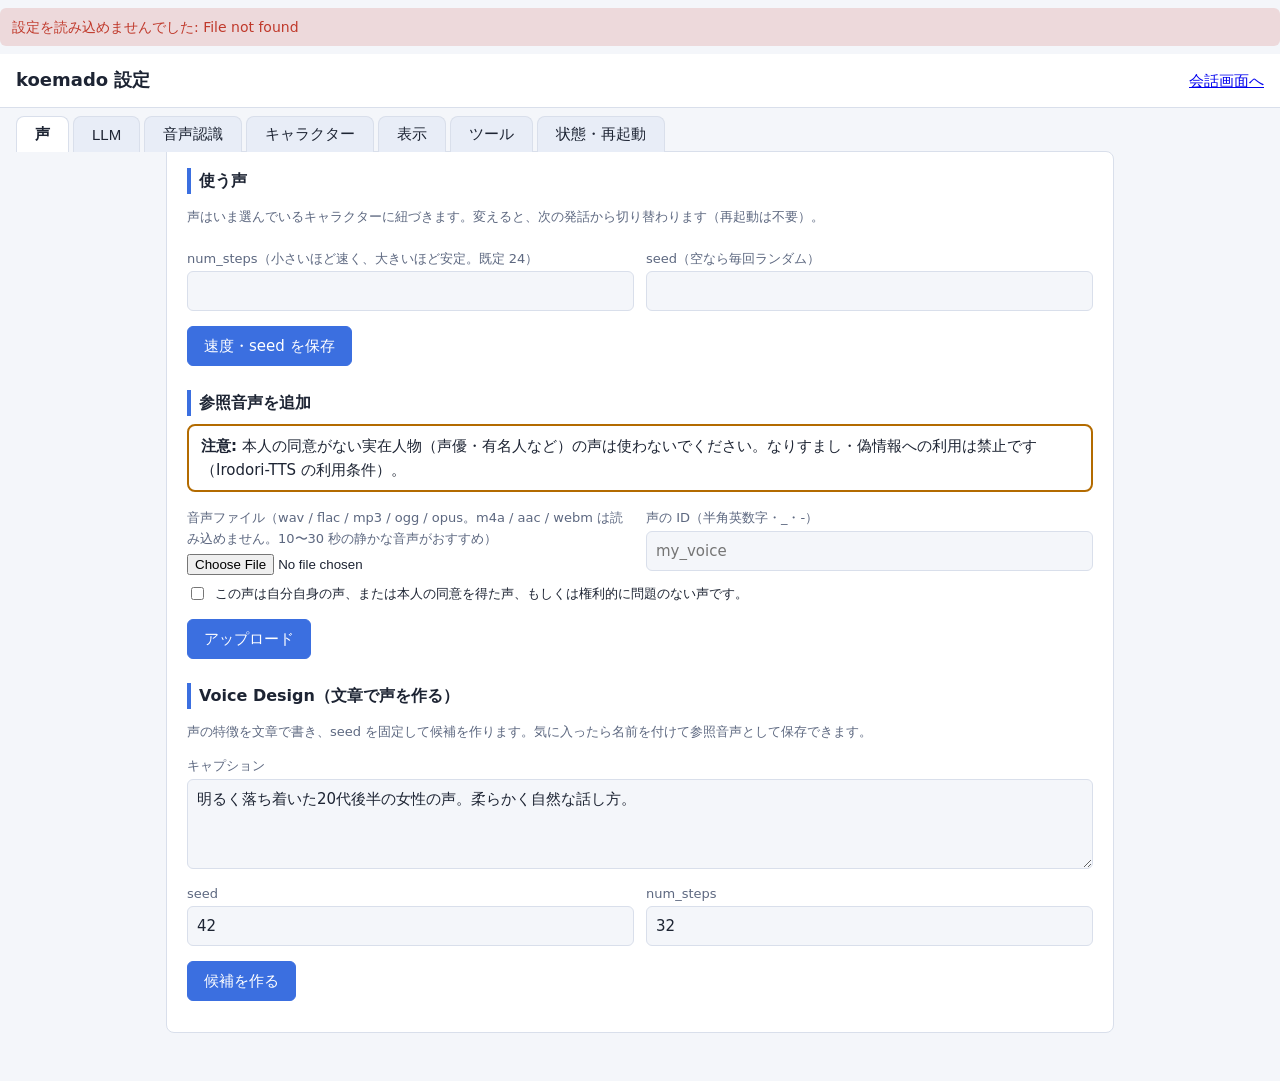
==== app/settings_ui/index.html @ 51a9d864 "Merge pull request #2 from S-I401/stt-speechcpp STT を speech.cpp（Vulkan）に差し替え、faster-whisper は予備にする" ====
<!doctype html>
<html lang="ja">
<head>
<meta charset="utf-8">
<meta name="viewport" content="width=device-width, initial-scale=1">
<title>設定 - koemado</title>
<style>
:root {
  --bg: #f4f6fa; --panel: #ffffff; --text: #1d2433; --muted: #5d6880; --line: #d9dfeb;
  --accent: #3b6fe0; --accent-text: #ffffff; --ok: #1c8a4b; --warn: #b36b00; --err: #c0392b; --chip: #e8edf7;
}
@media (prefers-color-scheme: dark) {
  :root:not([data-theme="light"]) {
    --bg: #12151c; --panel: #1b2029; --text: #e6eaf2; --muted: #98a3b8; --line: #2c3442;
    --accent: #6c93f2; --accent-text: #0e1320; --ok: #4cc27f; --warn: #e0a040; --err: #ee7b6e; --chip: #262d3b;
  }
}
* { box-sizing: border-box; }
body { margin: 0; background: var(--bg); color: var(--text); font: 15px/1.6 "Yu Gothic UI", "Meiryo", system-ui, sans-serif; }
header { display: flex; flex-wrap: wrap; align-items: center; gap: 12px; padding: 12px 16px; background: var(--panel); border-bottom: 1px solid var(--line); }
header h1 { font-size: 18px; margin: 0; flex: 1; }
.chip { display: inline-block; padding: 1px 10px; border-radius: 999px; background: var(--chip); font-size: 12px; margin-right: 4px; }
.chip.on::before { content: "● "; color: var(--ok); }
.chip.off::before { content: "● "; color: var(--err); }
nav { display: flex; gap: 4px; padding: 8px 16px 0; flex-wrap: wrap; }
nav button { border: 1px solid var(--line); border-bottom: none; background: var(--chip); color: var(--text); padding: 8px 18px; border-radius: 8px 8px 0 0; cursor: pointer; font-size: 15px; }
nav button.active { background: var(--panel); font-weight: 700; }
main { padding: 0 16px 48px; max-width: 980px; margin: 0 auto; }
section.tab { display: none; background: var(--panel); border: 1px solid var(--line); border-radius: 0 8px 8px 8px; padding: 16px 20px; margin-top: -1px; }
section.tab.active { display: block; }
h2 { font-size: 16px; margin: 24px 0 8px; border-left: 4px solid var(--accent); padding-left: 8px; }
h2:first-child { margin-top: 0; }
label { display: block; margin: 8px 0 2px; font-size: 13px; color: var(--muted); }
input[type=text], input[type=number], input[type=password], input[type=url], select, textarea {
  width: 100%; padding: 7px 9px; border: 1px solid var(--line); border-radius: 6px; background: var(--bg); color: var(--text); font: inherit; }
textarea { min-height: 90px; resize: vertical; }
.row { display: flex; gap: 12px; flex-wrap: wrap; }
.row > * { flex: 1 1 200px; }
button.btn { padding: 7px 16px; border-radius: 6px; border: 1px solid var(--line); background: var(--chip); color: var(--text); cursor: pointer; font: inherit; }
button.primary { background: var(--accent); color: var(--accent-text); border-color: var(--accent); }
button.danger { color: var(--err); }
button:disabled { opacity: .5; cursor: default; }
.note { color: var(--muted); font-size: 13px; }
.msg { margin: 8px 0; padding: 8px 12px; border-radius: 6px; font-size: 14px; }
.msg.error { background: color-mix(in srgb, var(--err) 15%, transparent); color: var(--err); }
.msg.warn { background: color-mix(in srgb, var(--warn) 15%, transparent); color: var(--warn); }
.msg.ok { background: color-mix(in srgb, var(--ok) 15%, transparent); color: var(--ok); }
.msg.info { background: var(--chip); color: var(--muted); }
.card { border: 1px solid var(--line); border-radius: 8px; padding: 10px 14px; margin: 8px 0; }
.card.sel { border-color: var(--accent); box-shadow: 0 0 0 1px var(--accent); }
.card .title { font-weight: 700; }
.voice { display: flex; align-items: center; gap: 10px; flex-wrap: wrap; }
.voice .meta { flex: 1 1 260px; font-size: 13px; color: var(--muted); }
.voice .name { font-weight: 700; min-width: 90px; }
.bar { height: 10px; background: var(--chip); border-radius: 5px; overflow: hidden; }
.bar > div { height: 100%; background: var(--accent); width: 0; transition: width .3s; }
.preview { width: 160px; height: 160px; object-fit: contain; border: 1px solid var(--line); border-radius: 8px; background: var(--bg); }
.imgs { display: flex; gap: 12px; flex-wrap: wrap; align-items: flex-start; }
.adult { border: 2px solid var(--warn); border-radius: 8px; padding: 8px 12px; margin: 8px 0; }
td button { white-space: nowrap; }
table { border-collapse: collapse; width: 100%; font-size: 14px; }
td, th { border-bottom: 1px solid var(--line); padding: 4px 8px; text-align: left; }
.step.ok::before { content: "✔ "; color: var(--ok); } .step.ng::before { content: "✘ "; color: var(--err); }
@media (max-width: 600px) { section.tab { padding: 12px; } }
</style>
</head>
<body>
<header>
  <h1>koemado 設定</h1>
  <div id="chips"></div>
  <a id="lnkConsole" href="#" hidden>状態・ログ</a>
  <a href="/static/index.html">会話画面へ</a>
</header>
<nav id="tabs">
  <button data-tab="voice" class="active">声</button>
  <button data-tab="llm">LLM</button>
  <button data-tab="stt">音声認識</button>
  <button data-tab="char">キャラクター</button>
  <button data-tab="display">表示</button>
  <button data-tab="tools">ツール</button>
  <button data-tab="sys">状態・再起動</button>
</nav>
<main>
<div id="toast"></div>

<!-- ============================== 声 ============================== -->
<section class="tab active" id="tab-voice">
  <h2>使う声</h2>
  <p class="note">声はいま選んでいるキャラクターに紐づきます。変えると、次の発話から切り替わります（再起動は不要）。</p>
  <div id="voiceList"></div>
  <div class="row">
    <div><label>num_steps（小さいほど速く、大きいほど安定。既定 24）</label>
      <input type="number" id="numSteps" min="4" max="64" step="1"></div>
    <div><label>seed（空なら毎回ランダム）</label><input type="number" id="ttsSeed"></div>
  </div>
  <p><button class="btn primary" id="saveTts">速度・seed を保存</button></p>

  <h2>参照音声を追加</h2>
  <div class="adult"><strong>注意:</strong> 本人の同意がない実在人物（声優・有名人など）の声は使わないでください。なりすまし・偽情報への利用は禁止です（Irodori-TTS の利用条件）。</div>
  <div class="row">
    <div><label>音声ファイル（wav / flac / mp3 / ogg / opus。m4a / aac / webm は読み込めません。10〜30 秒の静かな音声がおすすめ）</label>
      <input type="file" id="upFile" accept=".wav,.flac,.mp3,.ogg,.opus"></div>
    <div><label>声の ID（半角英数字・_・-）</label><input type="text" id="upName" placeholder="my_voice"></div>
  </div>
  <label style="display:flex;gap:8px;align-items:center;color:var(--text)"><input type="checkbox" id="upConsent">
    この声は自分自身の声、または本人の同意を得た声、もしくは権利的に問題のない声です。</label>
  <p><button class="btn primary" id="upBtn">アップロード</button></p>

  <h2>Voice Design（文章で声を作る）</h2>
  <p class="note">声の特徴を文章で書き、seed を固定して候補を作ります。気に入ったら名前を付けて参照音声として保存できます。</p>
  <label>キャプション</label>
  <textarea id="dsCaption">明るく落ち着いた20代後半の女性の声。柔らかく自然な話し方。</textarea>
  <div class="row">
    <div><label>seed</label><input type="number" id="dsSeed" value="42"></div>
    <div><label>num_steps</label><input type="number" id="dsSteps" value="32" min="4" max="64"></div>
  </div>
  <p><button class="btn primary" id="dsBtn">候補を作る</button> <span class="note" id="dsInfo"></span></p>
  <div id="dsResult" hidden>
    <audio id="dsAudio" controls></audio>
    <div class="row" style="margin-top:8px">
      <div><label>保存する声の ID</label><input type="text" id="dsName" placeholder="my_designed_voice"></div>
      <div style="align-self:end"><button class="btn primary" id="dsSave">この声を保存</button></div>
    </div>
  </div>
</section>

<!-- ============================== LLM ============================== -->
<section class="tab" id="tab-llm">
  <div class="card" id="strataTip">
    <div class="title">Strata（Qwen3.8-Flash-Next）の推奨条件</div>
    <div class="note">同梱の LLM より返答の質が大幅に上がります。<strong>VRAM 12GB 以上・RAM 48GB 以上で、ディスクに約 80GB の空きがある PC</strong>で推奨します（同梱プロファイルが mid でも high でも）。
      VRAM が 12〜19GB だと専門家のキャッシュが小さくなり、速度は下がります（Strata の README の実測: RTX 5070 12GB・RAM 64GB で IQ2_XS 約 79 tokens/s）。RAM 32GB では Coder 版しか載らず、日本語の雑談に弱いので推奨しません。
      別ソフトウェアで（ライセンスは Strata 側）、1 リクエストずつしか処理せず、起動時に 1〜3 分 PC が重くなります。
      導入は <code>setup.bat --llm strata</code>、すでに入っているときは下の「自分で用意した推論サーバー」でプリセット「Strata」を選びます。</div>
    <div id="strataState" class="note"></div>
  </div>
  <h2>LLM の方式</h2>
  <div class="row">
    <label style="display:flex;gap:6px;align-items:center;color:var(--text)"><input type="radio" name="mode" value="bundled"> 同梱の llama-server を使う（既定）</label>
    <label style="display:flex;gap:6px;align-items:center;color:var(--text)"><input type="radio" name="mode" value="external"> 自分で用意した推論サーバーを使う（OpenAI 互換）</label>
  </div>

  <div id="bundledBox">
    <h2>モデル（同梱の llama-server）</h2>
    <div id="profileCards"></div>
    <div class="card" id="customCard">
      <label style="display:flex;gap:6px;align-items:center;color:var(--text)"><input type="radio" name="profile" value="custom"> <span class="title">任意の GGUF を指定する</span></label>
      <div class="row">
        <label style="display:flex;gap:6px;align-items:center;color:var(--text)"><input type="radio" name="csrc" value="hf"> Hugging Face のリポジトリ + ファイル名</label>
        <label style="display:flex;gap:6px;align-items:center;color:var(--text)"><input type="radio" name="csrc" value="local"> ローカルの .gguf のパス</label>
      </div>
      <div class="row" id="cHf">
        <div><label>リポジトリ（owner/name）</label><input type="text" id="cRepo" placeholder="unsloth/gemma-4-26B-A4B-it-qat-GGUF"></div>
        <div><label>ファイル名</label><input type="text" id="cFile" placeholder="model-Q4_K_M.gguf"></div>
      </div>
      <div id="cLocal" hidden><label>.gguf のフルパス</label><input type="text" id="cPath" placeholder="D:\models\model.gguf"></div>
      <p><button class="btn" id="cCheck">サイズを確認</button> <button class="btn primary" id="cDownload" hidden>ダウンロード</button></p>
      <div id="cInfo"></div>
    </div>
    <div class="card" id="browserCard">
      <div class="title">Hugging Face のモデル一覧から選ぶ（トークンの登録が必要）</div>
      <div class="note">選べる範囲は、プロファイルとこの PC のスペックで決まります。範囲外のモデルは灰色で表示し、選べません。</div>
      <div id="hfTokenBox">
        <label>Hugging Face のトークン（任意。保存しますが、画面には再表示しません）</label>
        <div class="row" style="gap:6px"><input type="password" id="hfToken" autocomplete="off" style="flex:1 1 260px"><button class="btn" id="hfSave" type="button" style="flex:0 0 auto">登録</button><button class="btn" id="hfCheck" type="button" style="flex:0 0 auto">確認</button><button class="btn danger" id="hfDelete" type="button" style="flex:0 0 auto">削除</button></div>
        <div id="hfTokenMsg"></div>
        <div class="note">トークンの作り方: <a href="https://huggingface.co/settings/tokens" target="_blank" rel="noopener noreferrer">Hugging Face の設定ページ（Access Tokens）</a>で「Create new token」を選び、種類は <strong>Read（読み取り）</strong>で足ります。
          トークンは huggingface.co にだけ送ります（検索・ファイル一覧・ダウンロード。ゲート付きモデルを含む）。保存先は <code>config/settings.json</code> で、ログや不具合報告には出しません。</div>
      </div>
      <div id="hfLocked" class="msg info" style="margin-top:10px">トークンを登録すると一覧から選べます。いまは、上のプロファイルの表にあるモデルと、「任意の GGUF」の手入力（リポジトリ + ファイル名）だけを使えます。</div>
      <fieldset id="hfBrowse" style="border:0;padding:0;margin:10px 0 0;min-width:0">
        <div class="row" style="align-items:end">
          <div style="flex:0 1 150px"><label>範囲の基準のプロファイル</label><select id="bProfile"></select></div>
          <div style="flex:3 1 260px"><label>検索（モデル名など。空なら一覧）</label><input type="text" id="bQ" placeholder="例: gemma-4 / qwen3"></div>
          <div style="flex:0 1 150px"><label>並び順</label><select id="bSort"><option value="downloads">ダウンロード数</option><option value="likes">いいね数</option><option value="lastModified">更新日</option></select></div>
          <div style="flex:0 0 auto"><button class="btn primary" id="bSearch" type="button">検索</button></div>
        </div>
        <label style="display:flex;gap:6px;align-items:center;color:var(--text)"><input type="checkbox" id="bJa"> 日本語に強いと言われる系列だけ（<span id="bFamilies"></span>）</label>
        <div id="bRange" class="msg info"></div>
        <div id="bResults"></div>
        <div id="bPager" class="note"></div>
        <div id="bFiles"></div>
        <div id="bPlan"></div>
      </fieldset>
      <div id="bRevert"></div>
      <div id="bTest"></div>
      <h2 style="font-size:14px">ダウンロード済みのモデル</h2>
      <div id="bDownloaded" class="note">読み込み中…</div>
    </div>
    <div id="dlBox" hidden>
      <div class="bar"><div id="dlBar"></div></div>
      <div class="note" id="dlText"></div>
      <p><button class="btn" id="dlCancel" type="button" hidden>キャンセル</button></p>
    </div>
    <div class="row">
      <div><label>コンテキスト長（0 = プロファイルの既定）</label><input type="number" id="ctx" min="0" step="1024"></div>
      <div style="align-self:end"><label style="display:flex;gap:6px;align-items:center;color:var(--text)"><input type="checkbox" id="thinking"> 思考させる（使えるモデルのみ。遅くなります）</label></div>
    </div>
  </div>

  <div id="externalBox" hidden>
    <h2>接続先（外部の推論サーバー）</h2>
    <div class="msg info">外部サーバーは start.bat では起動しません。先に起動しておいてください（起動を最大 2 分待ちます）。</div>
    <div class="row">
      <div><label>プリセット</label><select id="exPreset"></select></div>
      <div><label>base_url（/v1 まで）</label><input type="url" id="exUrl" placeholder="http://127.0.0.1:8081/v1"></div>
    </div>
    <div id="exNote" class="note"></div>
    <div class="row">
      <div><label>API キー（任意。保存しますが、画面には再表示しません）</label><input type="password" id="exKey" autocomplete="off" placeholder=""></div>
      <div><label>モデル名</label>
        <div class="row" style="gap:6px"><input type="text" id="exModel" list="exModels" style="flex:1 1 200px"><button class="btn" id="exFetch">一覧を取得</button></div>
        <datalist id="exModels"></datalist></div>
    </div>
    <div class="row">
      <div><label>思考を止める方法</label><select id="exReasoning"></select></div>
      <div style="align-self:end">
        <label style="display:flex;gap:6px;align-items:center;color:var(--text)"><input type="checkbox" id="exTools"> ツール呼び出しを使う（天気・記憶）</label>
        <label style="display:flex;gap:6px;align-items:center;color:var(--text)"><input type="checkbox" id="exSerialize"> LLM → TTS を直列化する</label>
      </div>
    </div>
    <div class="note">直列化: 同じ GPU で LLM と TTS を動かす場合は<strong>オン</strong>（取り合いを防ぎ、最初の音声が早くなる）。別の PC やクラウドの LLM なら<strong>オフ</strong>が目安です。</div>
    <div id="cloudWarn" class="msg warn" hidden>このサーバーはインターネット上（または別のネットワーク）にあります。<strong>会話の内容が外部のサービスに送られます。</strong></div>
  </div>

  <div id="extraBox" hidden>
    <div id="espBox" class="card">
      <label style="display:flex;gap:8px;align-items:center;color:var(--text);margin:0">
        <input type="checkbox" id="espOn"> <span class="title">拒否の抑制（Strata の experimental speed projection）</span></label>
      <div class="msg warn" style="margin-top:8px">
        <strong>名前と違って、高速化の機能ではありません。</strong>Strata に同梱の制御ベクトルで、モデルの「拒否の方向」を取り除きます。
        オンにすると、<strong>モデルが依頼をほとんど断らなくなります（安全上の振る舞いが外れます）</strong>。速度は 1 トークンあたり 0.2〜0.4% 遅くなる程度です。
        <strong>出力の責任は利用者にあります。</strong>ベクトルは Qwen3.8-Flash-Next 専用です（Swift 1.5・Coder 版・Unsloth 版では使えません）。ライセンスは Qwen Community License 1.0 です。
        使用中のキャラクターの年齢が 18 歳以上と設定されているときだけ、オンにできます（未設定・18 歳未満では使えません）。性的な内容や、未成年が関わる性的な話題に応じない、という共通ルールは、この設定とは関係なく有効なままです。
      </div>
      <div class="note" id="espNote"></div>
    </div>
    <div id="visionBox" class="card">
      <label style="display:flex;gap:8px;align-items:center;color:var(--text);margin:0">
        <input type="checkbox" id="visionOn"> <span class="title">画像認識（会話画面に画像を送るパネルを出す）</span></label>
      <div class="note" id="visionNote"></div>
      <label style="display:flex;gap:8px;align-items:center;color:var(--text)">
        <input type="checkbox" id="visionStore"> 送った画像を会話の記録に残す（既定はオフ。オフのときは記録に「（画像を送信しました）」とだけ残ります）</label>
    </div>
  </div>



  <dialog id="espDialog" style="max-width:520px;border:2px solid var(--warn);border-radius:10px;background:var(--panel);color:var(--text)">
    <h3 style="margin-top:0">拒否の抑制をオンにしますか？</h3>
    <p>これは高速化の機能ではありません。オンにすると、<strong>モデルが依頼を断らなくなります（安全上の振る舞いが外れます）</strong>。
    出力の責任は利用者にあります。Qwen3.8-Flash-Next 専用で、Strata を再起動したときに読み込まれます。</p>
    <p class="note">使えるのは、年齢が 18 歳以上と設定されたキャラクターだけです。性的な内容や、未成年が関わる性的な話題に応じない、という共通ルールも変わりません。</p>
    <div style="display:flex;gap:8px;justify-content:flex-end">
      <button class="btn" id="espCancel" type="button">やめる</button>
      <button class="btn primary" id="espOk" type="button">理解したうえでオンにする</button>
    </div>
  </dialog>

  <div class="row">
    <div><label>temperature（0〜2。既定 0.8）</label><input type="number" id="temp" step="0.05" min="0" max="2"></div>
  </div>
  <p>
    <button class="btn" id="llmTest">接続テスト</button>
    <button class="btn primary" id="llmSave">保存</button>
    <button class="btn primary" id="llmSaveRestart">保存して再起動</button>
  </p>
  <div id="llmMsg"></div>
  <div id="testResult"></div>
  <p class="note">temperature と思考の設定は次のメッセージから反映されます。モデル・方式・接続先・コンテキスト長を変えたときは再起動が必要です（「保存して再起動」、または start.bat の再実行）。</p>
</section>

<!-- ============================== 音声認識 ============================== -->
<section class="tab" id="tab-stt">
  <h2>音声認識（話した言葉を文字にする）</h2>
  <div id="sttNow"></div>
  <div id="sttWarn"></div>
  <div class="row">
    <div><label>エンジン</label>
      <select id="sttEngine">
        <option value="auto">自動（speech.cpp が使えれば speech.cpp、使えなければ faster-whisper）</option>
        <option value="speechcpp">speech.cpp（Vulkan。既定）</option>
        <option value="faster-whisper">faster-whisper（従来。CPU）</option>
      </select></div>
    <div><label>デバイス（speech.cpp のとき）</label>
      <select id="sttDevice"><option value="auto">自動（この PC のプロファイルの既定）</option><option value="gpu">GPU（Vulkan）</option><option value="cpu">CPU</option></select></div>
  </div>
  <div id="sttDevWarn"></div>
  <div id="sttModelBox">
    <label>speech.cpp のモデル</label>
    <div id="sttModels"></div>
  </div>
  <div id="sttHintBox">
    <label>よく使う言葉（固有名詞のヒント。読点か改行で区切る。キャラクターの名前は自動で加わります）</label>
    <textarea id="sttHints" maxlength="400" placeholder="例: 仙台、ミオ、Hugging Face"></textarea>
    <div class="note" id="sttHintNote"></div>
  </div>
  <p><button class="btn primary" id="sttSave" type="button">保存して適用</button> <span class="note">モデル・デバイス・エンジンを変えると、STT だけが再起動します（数秒〜。初回の GPU は、ドライバのシェーダーのコンパイルで少し長くかかります）。よく使う言葉は次の発話から反映されます。</span></p>
  <div id="sttMsg"></div>
  <div id="sttDlBox" hidden>
    <div class="bar"><div id="sttDlBar"></div></div>
    <div class="note" id="sttDlText"></div>
    <button class="btn" id="sttDlCancel" type="button" hidden>キャンセル</button>
  </div>

  <h2>モデルの比べ方</h2>
  <p class="note">CER は Common Voice 8.0 日本語 test（4,483 発話）の文字誤り率で、小さいほど正確です（speech.cpp の公表値、Q8_0）。漢字とかなの書き分けなど、表記の違いも誤りに数えます。parakeet は、かな書きにする傾向があります。このアプリで合成音声を使って比べた結果は、README の「音声認識」にあります。</p>
  <table id="sttTable"></table>

  <h2>クレジットとライセンス</h2>
  <p class="note" id="sttCredit"></p>
</section>

<!-- ============================== キャラクター ============================== -->
<section class="tab" id="tab-char">
  <div class="adult"><strong>共通ルール:</strong> どのキャラクターも、性的な内容や、未成年が関わる性的な話題には応じません（キャラクターの設定では変えられません）。年齢は任意ですが、拒否の抑制（ESP）は、年齢が 18 歳以上と設定されたキャラクターでだけ使えます。</div>
  <h2>キャラクター</h2>
  <div class="row" style="align-items:end">
    <div><label>切り替え</label><select id="charSelect"></select></div>
    <div><button class="btn primary" id="charActivate">このキャラクターを使う</button>
      <button class="btn" id="charNew">新規作成</button></div>
  </div>
  <div id="charMsg"></div>
  <div id="charForm">
    <div class="row">
      <div><label>ID（半角英小文字・数字・_・-。フォルダ名になります）</label><input type="text" id="cId"></div>
      <div><label>名前 *</label><input type="text" id="cName"></div>
      <div><label>年齢（任意。数字）</label><input type="number" id="cAge" min="0"></div>
    </div>
    <div class="row">
      <div><label>一人称</label><input type="text" id="cFirst" placeholder="私"></div>
      <div><label>ユーザーの呼び方（二人称）</label><input type="text" id="cSecond" placeholder="あなた"></div>
      <div><label>使う声</label><select id="cVoice"></select></div>
    </div>
    <label>口調</label><input type="text" id="cStyle">
    <label>性格</label><textarea id="cPersonality" style="min-height:60px"></textarea>
    <div class="row">
      <div><label>好きなもの</label><input type="text" id="cLikes"></div>
      <div><label>苦手なもの</label><input type="text" id="cDislikes"></div>
    </div>
    <label>生い立ち・経歴（長くても構いません。会話中は固定されるので、LLM のプロンプトキャッシュが効きます）</label>
    <textarea id="cBackground" style="min-height:130px"></textarea>
    <label>ユーザーとの関係</label><textarea id="cRelationship" style="min-height:60px"></textarea>
    <label>話し方の例文（1 行に 1 つ。[face:joy] などのタグを入れても構いません）</label>
    <textarea id="cExamples"></textarea>
    <p><button class="btn primary" id="charSave">保存</button> <button class="btn danger" id="charDelete">このキャラクターを削除</button></p>
  </div>

  <h2>キャラクター画像（立ち絵）</h2>
  <p class="note">PNG（透過がおすすめ）。会話画面に表示されます。<code>image_joy.png</code> のような表情別の画像があれば、表情に応じて切り替わり、無い表情は基本の 1 枚のままです。画像が無いときはシルエットが出ます。</p>
  <div class="imgs" id="imgBox"></div>

  <h2>表情とリップシンクの素材（口の差分）</h2>
  <p class="note">会話画面のアバターを動かすための素材です。どれも任意で、無いものは代わりの動きになります。
    <strong>口の差分</strong>は、顔画像（image.png）と<strong>同じキャンバスサイズ</strong>で、口の部分だけを描いた透過 PNG です（重ねて表示するので位置合わせは要りません）。
    音声に合わせて closed / half / open / e / u を切り替えます。口の差分が無いキャラクター（画像 1 枚・シルエット）は、音量に合わせた軽い揺れだけになります。
    <code>eyes_closed</code> の画像があれば、まばたきに使います。作り方は <a href="https://github.com/S-I401/koemado#表情とリップシンクの素材" target="_blank" rel="noopener noreferrer">README の「表情とリップシンクの素材」</a>を見てください。
    他の人の絵を使うときは、作者の利用条件を確認してください。</p>
  <div id="mouthMsg"></div>
  <div class="row" style="align-items:flex-start">
    <div style="flex:0 0 270px">
      <div class="note">プレビュー（顔画像に口の差分を重ねます）</div>
      <div id="mouthStage" style="position:relative;width:256px;height:256px;border:1px solid var(--line);border-radius:8px;background:repeating-conic-gradient(var(--chip) 0% 25%, var(--bg) 0% 50%) 0 0/20px 20px;overflow:hidden">
        <img id="mvFace" alt="" style="position:absolute;inset:0;width:100%;height:100%;object-fit:contain" hidden>
        <img id="mvMouth" alt="" style="position:absolute;inset:0;width:100%;height:100%;object-fit:contain" hidden>
      </div>
      <div id="mouthShapeBtns" style="margin-top:6px"></div>
      <div id="mvInfo" class="note"></div>
    </div>
    <div style="flex:1 1 380px" id="mouthSlots"></div>
  </div>
  <p><button class="btn danger" id="mouthClear" type="button" style="font-size:12px">口の差分をすべて消す</button></p>

  <h2>アバターの動き</h2>
  <div class="row" style="align-items:end">
    <div><label>動きの量（画像が 1 枚・シルエットのキャラクターの、音量に合わせた軽い揺れと、待機中の呼吸）</label>
      <select id="avMotion"><option value="none">なし</option><option value="subtle">控えめ（既定）</option><option value="large">大きめ</option></select></div>
  </div>
  <div class="note">ブラウザの「視覚効果を減らす」設定がオンのときは、この設定にかかわらず動きません。会話画面を再読み込みすると反映されます。</div>
</section>

<!-- ============================== 表示 ============================== -->
<section class="tab" id="tab-display">
  <h2>表示方法</h2>
  <div id="dpWarn" class="msg warn" hidden></div>
  <div class="row">
    <div><label>koemado の画面の出し方（start.bat・ショートカットで起動したとき）</label>
      <select id="dpMode"><option value="mascot">デスクトップのキャラ（既定）</option><option value="browser">ブラウザ（従来どおり）</option><option value="both">両方</option></select></div>
  </div>
  <div class="note">デスクトップのキャラは、枠のない透明なウィンドウにキャラクターが浮かぶ表示です。保存すると、起動中ならその場で反映されます（キャラを出す・止める、ブラウザで会話画面を開く）。bat からは display.bat mascot|browser|both、start.bat --mascot などでも切り替えられます。</div>

  <h2>デスクトップのキャラ</h2>
  <div class="row">
    <div><label>話しかけ方</label>
      <select id="dpTalk"><option value="hold">キャラを押している間だけ聞く（既定）</option><option value="hotkey">ショートカットキーで聞く</option><option value="always">常に聞く（ブラウザ版と同じ）</option></select></div>
    <div><label>ショートカットキー（「ショートカットキーで聞く」のとき）</label><input type="text" id="dpHotkey" placeholder="ctrl+alt+space"></div>
    <div><label>大きさ</label><select id="dpSize"><option value="small">小</option><option value="medium">中</option><option value="large">大</option></select></div>
  </div>
  <div class="row" style="align-items:end">
    <div><label><input type="checkbox" id="dpInterrupt"> 割り込み（話している途中でも話しかけて止める。ヘッドホン推奨）</label></div>
    <div><label><input type="checkbox" id="dpTop"> 常に最前面に表示する</label></div>
    <div><label>吹き出しを出しておく秒数</label><input type="number" id="dpBubble" min="2" max="60" step="1"></div>
  </div>
  <p><button class="btn primary" id="dpSave" type="button">保存</button></p>
  <div class="note">キャラの大きさ・話しかけ方・ショートカットキー・割り込みは、保存するとすぐ反映されます（キャラのウィンドウが出ているとき）。位置と大きさは、キャラを動かしたとき・右クリックのメニューで変えたときに自動で保存されます。</div>
</section>

<!-- ============================== ツール ============================== -->
<section class="tab" id="tab-tools">
  <div class="msg warn" id="tlRestart" hidden>ツールの変更は、<strong>再起動したときに反映されます</strong>（ツールの定義は起動時に固定します。会話の途中で変わると、LLM のプロンプトキャッシュが効かなくなるためです）。
    <button class="btn primary" id="tlRestartBtn" type="button">いま再起動する</button></div>
  <div id="tlLlmWarn" class="msg warn" hidden>いまの LLM 設定では「ツール呼び出しを使う」がオフです。ここで有効にしても、どのツールも使われません（LLM タブの外部サーバーの設定）。</div>

  <h2>標準のツール</h2>
  <label style="display:flex;gap:8px;align-items:center;color:var(--text)"><input type="checkbox" id="tlWeb">
    <span><strong>Web 検索</strong>（web_search / web_fetch。API キー不要）</span></label>
  <div class="note" style="margin-left:26px">検索語は外部（DuckDuckGo）に送られます。ページの本文を読む web_fetch は、この PC や社内ネットワークのアドレス（127.0.0.1・10.x・192.168.x・file:// など）を拒否し、サイズ（1MB）と時間（15 秒）にも上限があります。
    ネットワークに出したくないときはオフにしてください。</div>
  <label style="display:flex;gap:8px;align-items:center;color:var(--text)"><input type="checkbox" id="tlWeather"> <span>天気（get_weather。Open-Meteo に地名を送ります）</span></label>
  <label style="display:flex;gap:8px;align-items:center;color:var(--text)"><input type="checkbox" id="tlMemory"> <span>記憶（remember / recall。この PC の中だけに保存します）</span></label>
  <p><button class="btn primary" id="tlSave">保存</button> <button class="btn primary" id="tlSaveRestart">保存して再起動</button> <span class="note" id="tlCount"></span></p>
  <div id="tlMsg"></div>

  <h2>スキル</h2>
  <p class="note">スキルは、手順を書いた <code>skills/&lt;名前&gt;/SKILL.md</code> です。プロンプトには一覧（名前と description）だけを入れ、手順の本文は LLM が必要なときに <code>use_skill</code> で読みます（プロンプトが短く保たれ、キャッシュも壊れません）。起動時に読み込みます。</p>
  <label style="display:flex;gap:8px;align-items:center;color:var(--text)"><input type="checkbox" id="tlSkillsOn"> <span>スキルを使う（use_skill）</span></label>
  <div id="skillList"></div>
  <p><button class="btn" id="skNew">新しいスキル</button></p>
  <div id="skForm" hidden class="card">
    <div class="row">
      <div><label>名前（半角英数字・_・-。フォルダ名になります）</label><input type="text" id="skName"></div>
      <div style="flex:3 1 400px"><label>description（いつ使うスキルか。一覧に出る一文。LLM はこれを見て使うか決めます）</label><input type="text" id="skDesc"></div>
    </div>
    <label>手順（本文。LLM への指示を、番号つきの短い手順で）</label>
    <textarea id="skBody" style="min-height:200px;font-family:inherit"></textarea>
    <p><button class="btn primary" id="skSave">保存</button> <button class="btn" id="skCancel">閉じる</button> <button class="btn danger" id="skDelete">削除</button></p>
    <div id="skMsg"></div>
  </div>

  <h2>MCP サーバー</h2>
  <div class="msg warn">
    <strong>MCP のツールは、この PC で動くプログラムです。</strong>ファイルの操作やコマンドの実行ができるものもあります。音声は聞き間違えることがあり、<strong>聞き間違いがそのまま実行される</strong>可能性があります。
    信頼できるサーバーだけを追加し、「使うツール」を必要なものだけに絞ってください。
  </div>
  <div class="note">・ツールが多いと、小さい LLM では呼び出しが不安定になります。目安は、標準のツールを含めた合計で、同梱の low（E4B）は 8 個程度まで、mid（26B-A4B）は 15 個程度まで、大きいモデル（Strata・クラウド）でも 30 個程度までです。<br>
    ・反映には<strong>再起動が必要</strong>です（ツールの定義が会話の途中で変わると、プロンプトキャッシュが効かなくなるため）。<br>
    ・<code>npx</code> で動かすサーバーには Node.js が必要です（自動では入れません）。<span id="nodeNote"></span></div>
  <div id="mcpErr"></div>
  <div id="mcpList"></div>
  <div id="mcpTest"></div>
  <details class="card" style="margin-top:12px"><summary class="title">サーバーを追加</summary>
    <div class="row">
      <div><label>名前（半角英数字・_・-）</label><input type="text" id="mcpName" placeholder="demo"></div>
      <div><label>種類</label><select id="mcpKind"><option value="stdio">stdio（command で起動）</option><option value="http">HTTP（streamable-http の URL）</option></select></div>
    </div>
    <div id="mcpStdio"><div class="row">
      <div><label>command</label><input type="text" id="mcpCmd" placeholder="python"></div>
      <div style="flex:3 1 400px"><label>args（1 行に 1 つ）</label><textarea id="mcpArgs" style="min-height:60px" placeholder="tools/mcp_test_server.py"></textarea></div></div></div>
    <div id="mcpHttp" hidden><label>url</label><input type="url" id="mcpUrl" placeholder="http://127.0.0.1:8765/mcp"></div>
    <p><button class="btn primary" id="mcpAdd">追加（保存します。まだ接続はしません）</button></p>
  </details>
  <h3 style="font-size:14px;margin:16px 0 4px">config/mcp.json（Claude Desktop と同じ形式。そのまま貼り付けられます）</h3>
  <textarea id="mcpJson" style="min-height:200px;font-family:Consolas,monospace;font-size:13px" spellcheck="false"></textarea>
  <div class="note">各サーバーに <code>"enabled": false</code> と <code>"allowed_tools": ["ツール名", …]</code>（省略するとすべて許可）を足せます。env・headers の値は、画面では伏せ字です（伏せ字のまま保存すると、保存済みの値が残ります）。</div>
  <p><button class="btn primary" id="mcpJsonSave">JSON を保存</button></p>
  <div id="mcpJsonMsg"></div>

  <h2>外部エージェント</h2>
  <p class="note">時間のかかる作業（ファイル操作・コード実行・長い調査）だけを、別の作業エージェントに頼みます。天気と簡単な検索は、アバター自身のツールで済ませます。頼んだあとも会話は続けられ、完了すると結果をアバターが話して伝えます。</p>
  <label style="display:flex;gap:8px;align-items:center;color:var(--text)"><input type="checkbox" id="agOn"> <span><strong>外部エージェントを使う</strong>（既定はオフ）</span></label>
  <div id="agBox">
    <div class="msg warn"><strong>Hermes の API は、ターミナルの実行を含む全ツールへのアクセスを与えます。</strong>127.0.0.1 の中だけで使い、API キーを必ず設定してください。Hermes 側の承認設定は緩めないでください。
      Hermes 本体のインストールは、このアプリの対象外です（<a href="https://hermes-agent.nousresearch.com/docs/" target="_blank" rel="noopener">Hermes Agent の公式ドキュメント</a>）。</div>
    <div class="row">
      <div><label>種類</label><select id="agKind"></select></div>
      <div style="flex:3 1 400px"><label>base_url（/v1 まで。既定 http://127.0.0.1:8642/v1）</label><input type="url" id="agUrl"></div>
    </div>
    <div class="row">
      <div><label>API キー（保存しますが、画面には再表示しません）</label><input type="password" id="agKey" autocomplete="off"></div>
      <div><label>タイムアウト（秒。既定 600）</label><input type="number" id="agTimeout" min="10" max="3600"></div>
    </div>
    <div id="agWarnLocal" class="msg warn" hidden>127.0.0.1 以外の宛先です。通信が暗号化されない相手に、この PC の会話の内容を送ることになります。</div>
    <div id="agWarnKey" class="msg warn" hidden>API キーが未設定です。キーなしで使うのはおすすめしません。</div>
    <p><button class="btn" id="agTest">接続テスト</button> <button class="btn primary" id="agSave">保存</button> <button class="btn primary" id="agSaveRestart">保存して再起動</button></p>
    <div id="agMsg"></div>
  </div>
</section>

<!-- ============================== 状態 ============================== -->
<section class="tab" id="tab-sys">
  <h2>サービスの状態</h2>
  <table id="sysTable"></table>
  <h2>この PC</h2>
  <table id="hwTable"></table>
  <h2>再起動</h2>
  <p class="note">設定の反映に再起動が必要なときに使います。ブラウザの会話は一度切れます。</p>
  <p><button class="btn" id="rsLlm">LLM だけ再起動</button> <button class="btn" id="rsStt">STT だけ再起動</button> <button class="btn" id="rsAll">全体を再起動</button></p>
  <div id="rsMsg"></div>
</section>
</main>

<dialog id="espSwitchDialog" style="max-width:520px;border:2px solid var(--warn);border-radius:10px;background:var(--panel);color:var(--text)">
    <h3 style="margin-top:0">拒否の抑制（ESP）がオンです</h3>
    <p id="espSwitchWhy"></p>
    <p>ESP をオフにして切り替えるか、切り替えをやめるかを選んでください。</p>
    <div style="display:flex;gap:8px;justify-content:flex-end">
      <button class="btn" id="espSwitchCancel" type="button">切り替えをやめる</button>
      <button class="btn primary" id="espSwitchOff" type="button">ESP をオフにして切り替える</button>
    </div>
  </dialog>

<script>
const $ = (id) => document.getElementById(id);
let S = null;           // /state の結果
let newChar = false;    // 新規作成中か
let selectedProfile = "";

async function api(path, method = "GET", body = null, isForm = false) {
  const opt = { method, headers: { "X-Settings-Request": "1" } };
  if (body && !isForm) { opt.headers["Content-Type"] = "application/json"; opt.body = JSON.stringify(body); }
  if (body && isForm) opt.body = body;
  const r = await fetch("/settings/api" + path, opt);
  if (!r.ok) {
    let detail = r.statusText;
    try { detail = (await r.json()).detail || detail; } catch (e) {}
    throw new Error(detail);
  }
  return r.json();
}
function msg(el, kind, text) { el.innerHTML = ""; if (!text) return; const d = document.createElement("div"); d.className = "msg " + kind; d.textContent = text; el.appendChild(d); }
function esc(t) { const d = document.createElement("div"); d.textContent = t ?? ""; return d.innerHTML; }

document.querySelectorAll("#tabs button").forEach((b) => b.onclick = () => {
  document.querySelectorAll("#tabs button").forEach((x) => x.classList.toggle("active", x === b));
  document.querySelectorAll("section.tab").forEach((x) => x.classList.toggle("active", x.id === "tab-" + b.dataset.tab));
  if (b.dataset.tab === "sys") refresh();
  if (b.dataset.tab === "stt") loadStt().catch((e) => msg($("sttMsg"), "error", e.message));
  if (b.dataset.tab === "tools") loadTools().catch((e) => msg($("tlMsg"), "error", e.message));
});

async function refresh(keepForms = false) {
  S = await api("/state");
  renderChips(); renderVoices(); renderSys(); renderDisplay(); $("avMotion").value = (S.settings.avatar || {}).motion || "subtle";
  if (!keepForms) { renderLlm(); renderChars(); }
}

function renderChips() {
  if (S.ports && S.ports.console) { $("lnkConsole").href = "http://127.0.0.1:" + S.ports.console + "/"; $("lnkConsole").hidden = false; }
  const names = { llm: "LLM", tts: "TTS", stt: "STT", app: "アプリ" };
  $("chips").innerHTML = Object.entries(S.services).map(([k, v]) => `<span class="chip ${v ? "on" : "off"}">${names[k]}</span>`).join("");
}

/* ---------------- 声 ---------------- */
function renderVoices() {
  const st = S.settings.tts;
  $("numSteps").value = st.num_steps; $("ttsSeed").value = st.seed ?? "";
  $("voiceList").innerHTML = S.voices.map((v) => {
    const meta = [v.caption ? "キャプション: " + v.caption : "", v.seed != null ? "seed " + v.seed : "", v.source ? "（" + ({ "voice-design": "Voice Design", upload: "アップロード" }[v.source] || v.source) + "）" : ""].filter(Boolean).join(" ");
    return `<div class="card voice ${v.id === S.active_voice ? "sel" : ""}">
      <label style="margin:0;display:flex;gap:6px;align-items:center;color:var(--text)"><input type="radio" name="voice" value="${esc(v.id)}" ${v.id === S.active_voice ? "checked" : ""}><span class="name">${esc(v.id)}</span></label>
      <div class="meta">${esc(meta) || "&nbsp;"}</div>
      <button class="btn" data-play="${esc(v.id)}">▶ 試聴</button>
      ${["upload", "voice-design"].includes(v.source) ? `<button class="btn danger" data-del="${esc(v.id)}">削除</button>` : ""}
    </div>`;
  }).join("") || '<div class="msg info">参照音声がありません。下から追加してください。</div>';
  document.querySelectorAll("input[name=voice]").forEach((r) => r.onchange = () => chooseVoice(r.value));
  document.querySelectorAll("[data-play]").forEach((b) => b.onclick = () => play(b.dataset.play, b));
  document.querySelectorAll("[data-del]").forEach((b) => b.onclick = async () => {
    if (!confirm(b.dataset.del + " を削除しますか？")) return;
    try { await api("/voices/" + b.dataset.del, "DELETE"); await refresh(); } catch (e) { alert(e.message); }
  });
}
let player = null;
async function play(id, btn) {
  const old = btn.textContent; btn.disabled = true; btn.textContent = "生成中…";
  try {
    const steps = $("numSteps").value || 24;
    const r = await fetch(`/settings/api/voices/preview?voice=${encodeURIComponent(id)}&num_steps=${steps}`, { headers: { "X-Settings-Request": "1" } });
    if (!r.ok) throw new Error((await r.json()).detail);
    const url = URL.createObjectURL(await r.blob());
    if (player) player.pause();
    player = new Audio(url); await player.play();
  } catch (e) { alert("試聴できませんでした: " + e.message + "\n（TTS が起動しているか確認してください）"); }
  btn.disabled = false; btn.textContent = old;
}
async function chooseVoice(id) {
  try {
    await api("/settings", "PUT", { tts: { voice: id } });
    const cid = S.active_character;
    if (cid) { const c = await api("/characters/" + cid); c.voice = id; delete c.images; delete c.id; await api("/characters/" + cid, "PUT", c); }
    await refresh(true);
    toast("声を「" + id + "」にしました。次の発話から変わります。");
  } catch (e) { alert(e.message); }
}
$("saveTts").onclick = async () => {
  try { await api("/settings", "PUT", { tts: { num_steps: +$("numSteps").value, seed: $("ttsSeed").value === "" ? "" : +$("ttsSeed").value } }); await refresh(true); toast("保存しました。"); }
  catch (e) { alert(e.message); }
};
$("upBtn").onclick = async () => {
  const f = $("upFile").files[0];
  if (!f) return alert("ファイルを選んでください。");
  const fd = new FormData(); fd.append("file", f); fd.append("name", $("upName").value); fd.append("consent", $("upConsent").checked ? "yes" : "");
  $("upBtn").disabled = true;
  try { await api("/voices/upload", "POST", fd, true); toast("追加しました。"); $("upFile").value = ""; await refresh(); }
  catch (e) { alert(e.message); }
  $("upBtn").disabled = false;
};
let designToken = null;
$("dsBtn").onclick = async () => {
  $("dsBtn").disabled = true; $("dsInfo").textContent = "生成中…（数秒〜数十秒）";
  try {
    const r = await api("/voices/design", "POST", { caption: $("dsCaption").value, seed: $("dsSeed").value, num_steps: +$("dsSteps").value });
    designToken = r.token; $("dsAudio").src = r.audio; $("dsResult").hidden = false; $("dsAudio").play(); $("dsInfo").textContent = "";
  } catch (e) { $("dsInfo").textContent = ""; alert(e.message); }
  $("dsBtn").disabled = false;
};
$("dsSave").onclick = async () => {
  try { await api("/voices/design/save", "POST", { token: designToken, name: $("dsName").value }); toast("保存しました。上の一覧から選べます。"); $("dsResult").hidden = true; await refresh(); }
  catch (e) { alert(e.message); }
};

/* ---------------- LLM ---------------- */
function currentMode() { return document.querySelector("input[name=mode]:checked").value; }
function renderLlm() {
  const L = S.settings.llm, ex = L.external;
  document.querySelector(`input[name=mode][value=${L.mode}]`).checked = true;
  selectedProfile = L.profile || S.installed_profile;
  if (selectedProfile === "external") selectedProfile = "mid";
  $("profileCards").innerHTML = S.profiles.map((p) => `
    <div class="card ${p.id === selectedProfile ? "sel" : ""}" data-p="${p.id}">
      <label style="display:flex;gap:6px;align-items:center;color:var(--text);margin:0"><input type="radio" name="profile" value="${p.id}" ${p.id === selectedProfile ? "checked" : ""}>
        <span class="title">${p.id}: ${esc(p.label)}</span></label>
      <div class="note">${esc(p.repo)} / ${esc(p.file)} ・ ${p.size_gib.toFixed(1)} GiB ・ 目安 VRAM ${p.min_vram_gib}GB / メモリ ${p.min_ram_gib}GB 以上 ・ 一覧から選べるサイズ ${p.range.min_gib.toFixed(0)}〜${p.range.max_gib.toFixed(0)} GiB ・ ${p.installed ? "<strong style='color:var(--ok)'>ダウンロード済み</strong>" : "未ダウンロード"}</div>
      ${p.warnings.filter(w => w.level !== "info").map((w) => `<div class="msg ${w.level === "error" ? "error" : "warn"}">${esc(w.text)}</div>`).join("")}
      ${p.installed ? "" : `<button class="btn" data-dl="${p.id}">ダウンロード（${p.size_gib.toFixed(1)} GiB）</button>`}
    </div>`).join("");
  document.querySelectorAll("[data-dl]").forEach((b) => b.onclick = () => {
    const p = S.profiles.find((x) => x.id === b.dataset.dl);
    startDownload(p.repo, p.file, p.size_gib);
  });
  const c = L.custom;
  document.querySelector(`input[name=csrc][value=${c.source || "hf"}]`).checked = true;
  $("cRepo").value = c.repo || ""; $("cFile").value = c.file || ""; $("cPath").value = c.path || "";
  $("ctx").value = L.ctx || 0; $("thinking").checked = !!L.thinking; $("temp").value = L.temperature;
  // 外部
  $("exPreset").innerHTML = '<option value="">（自分で入力）</option>' + Object.entries(S.presets).map(([k, v]) => `<option value="${k}">${esc(v.label)}</option>`).join("");
  $("exReasoning").innerHTML = Object.entries(S.reasoning_modes).map(([k, v]) => `<option value="${k}">${esc(v)}</option>`).join("");
  $("exPreset").value = ex.preset || ""; $("exUrl").value = ex.base_url || ""; $("exModel").value = ex.model || "";
  $("exKey").value = ""; $("exKey").placeholder = ex.api_key_set ? "設定済み（変更するときだけ入力）" : "（なし）";
  $("exReasoning").value = ex.reasoning; $("exTools").checked = !!ex.tools; $("exSerialize").checked = !!ex.serialize;
  renderExtras();
  $("strataState").textContent = ex.managed === "strata" ? "このインストールの strata/ にある Strata を、start.bat が起動します（ポートは strata-*.json に自動で合わせます）。" : "";
  syncLlmUi();
  document.querySelectorAll("input[name=profile]").forEach((r) => r.onchange = () => {
    selectedProfile = r.value; document.querySelectorAll("#tab-llm .card").forEach(x => x.classList.remove("sel")); r.closest(".card").classList.add("sel");
    if (S.profiles.some((p) => p.id === r.value)) { $("bProfile").value = r.value; renderBrowserHead(); if (B.repo) loadFiles(B.repo); }   // プロファイルを変えると範囲も変わる
  });
  renderBrowserHead();
}
function renderExtras() {
  const L = S.settings.llm, ex = L.external, st = S.strata;
  $("espOn").checked = !!(L.esp && L.esp.enabled);
  $("visionOn").checked = !!(L.vision && L.vision.enabled);
  $("visionStore").checked = !!(L.vision && L.vision.store_images);
  const espBox = $("espBox");
  espBox.hidden = !(st.is_strata || $("exPreset").value === "strata");
  if (st.managed) {
    $("espOn").disabled = !st.esp_available;
    $("espNote").textContent = st.esp_available
      ? "このインストールの Strata に、ベクトルを読み込んで起動します（strata-<モデル>-esp.json を作って使います）。変更したら Strata の再起動が必要です。"
      : "使えません: " + st.esp_reason;
  } else {
    $("espOn").disabled = false;
    $("espNote").textContent = "自分で起動した Strata では、起動の引数を変えられないため、リクエストの experimental_speed_projection（true / false）だけを送ります。ベクトルを読み込んで起動した Strata でのみ効きます（読み込んでいなければ無視されます）。オフのときは false を送ります。効いているかどうかは Strata の /props などに出ないため、この画面からは判別できません。";
  }
  if (S.esp_char_block) {
    $("espOn").checked = false; $("espOn").disabled = true;
    $("espNote").textContent = "使えません: " + S.esp_char_block + "（キャラクタータブで年齢を設定するか、別のキャラクターに切り替えてください）";
  }
  const vi = st.vision_in_install;
  $("visionNote").textContent = st.managed
    ? ("この Strata の画像認識: " + ({ gpu: "GPU で有効", cpu: "CPU で有効", no: "無効（strata フォルダで START-HERE.bat --setup --vision gpu を実行すると有効にできます）" }[vi] || "不明") + "。このチェックは、会話画面のパネルと LLM への画像の受け渡しのオン／オフです。GPU / CPU の切り替えは Strata の再セットアップが必要です。")
    : "サーバー側で画像認識が有効な場合のみ使えます（Strata は --vision、llama-server は --mmproj、LM Studio / Ollama は画像対応のモデルが必要）。接続テストで小さな画像を送って確認できます。";
  $("extraBox").hidden = currentMode() !== "external";
}

function syncLlmUi() {
  const ext = currentMode() === "external";
  $("bundledBox").hidden = ext; $("externalBox").hidden = !ext;
  const src = document.querySelector("input[name=csrc]:checked").value;
  $("cHf").hidden = src !== "hf"; $("cLocal").hidden = src !== "local";
  const url = $("exUrl").value;
  const cloud = ext && url && !/^https?:\/\/(127\.0\.0\.1|localhost|\[::1\]|10\.|192\.168\.|172\.(1[6-9]|2\d|3[01])\.|[^/:]+\.local)/i.test(url);
  $("cloudWarn").hidden = !cloud;
}
document.querySelectorAll("input[name=mode], input[name=csrc]").forEach((r) => r.onchange = () => { syncLlmUi(); if (S) renderExtras(); });
// 拒否の抑制は、確認ダイアログで了承したときだけオンになる
$("espOn").onchange = () => {
  if ($("espOn").checked) { $("espDialog").showModal(); }
};
$("espCancel").onclick = () => { $("espOn").checked = false; $("espDialog").close(); };
$("espOk").onclick = () => { $("espDialog").close(); };
$("espDialog").addEventListener("cancel", () => { $("espOn").checked = false; });
$("exUrl").oninput = syncLlmUi;
$("exPreset").onchange = () => {
  const p = S.presets[$("exPreset").value];
  if (!p) return;
  $("exUrl").value = p.base_url; $("exReasoning").value = p.reasoning; $("exTools").checked = p.tools; $("exSerialize").checked = p.serialize;
  $("exNote").textContent = p.note; syncLlmUi(); renderExtras();
};
$("exFetch").onclick = async () => {
  try {
    const r = await api("/llm/models", "POST", { base_url: $("exUrl").value, api_key: $("exKey").value });
    $("exModels").innerHTML = r.models.map((m) => `<option value="${esc(m)}">`).join("");
    if (r.models.length && !$("exModel").value) $("exModel").value = r.models[0];
    toast(`モデル ${r.models.length} 件を取得しました。`);
  } catch (e) { alert(e.message); }
};
async function checkCustom() {
  const src = document.querySelector("input[name=csrc]:checked").value;
  const body = src === "hf" ? { source: "hf", repo: $("cRepo").value.trim(), file: $("cFile").value.trim() } : { source: "local", path: $("cPath").value.trim() };
  $("cInfo").innerHTML = "確認中…";
  try {
    const r = await api("/llm/check", "POST", body);
    $("cInfo").innerHTML = `<div class="msg info">サイズ ${r.size_gib.toFixed(1)} GiB ・ ${r.installed ? "ダウンロード済み" : "未ダウンロード"}</div>` +
      r.warnings.map((w) => `<div class="msg ${w.level === "error" ? "error" : w.level === "warn" ? "warn" : "info"}">${esc(w.text)}</div>`).join("");
    $("cDownload").hidden = src !== "hf" || r.installed;
    $("cDownload").dataset.size = r.size_gib;
  } catch (e) { $("cInfo").innerHTML = ""; msg($("cInfo"), "error", e.message); }
}
$("cCheck").onclick = checkCustom;
$("cDownload").onclick = () => startDownload($("cRepo").value.trim(), $("cFile").value.trim(), +$("cDownload").dataset.size);
async function startDownload(repo, file, gib) {
  if (!confirm(`${repo}\n${file}\n約 ${gib.toFixed(1)} GiB をダウンロードします。よろしいですか？`)) return;
  try { await api("/llm/download", "POST", { repo, file, confirmed: true }); pollDownload(); } catch (e) { alert(e.message); }
}
let dlTimer = null;
function pollDownload() {
  $("dlBox").hidden = false; clearInterval(dlTimer); $("dlCancel").hidden = false;
  dlTimer = setInterval(async () => {
    let d;
    try { d = await api("/llm/download/status"); } catch (e) { return; }
    if (d.status === "running") {
      const pct = d.total ? d.done / d.total * 100 : 0;
      $("dlBar").style.width = pct + "%"; $("dlText").textContent = `${d.file}: ${(d.done / 1e9).toFixed(2)} / ${(d.total / 1e9).toFixed(2)} GB（${pct.toFixed(1)}%）` + (d.speed ? ` ・ ${(d.speed / 1e6).toFixed(1)} MB/s` : "") + (d.engine === "range" ? " ・ 並列取得" : "") + (d.message ? ` ・ ${d.message}` : "");
    } else {
      clearInterval(dlTimer); $("dlCancel").hidden = true;
      const pend = B.pending; B.pending = null;
      if (d.status === "done") {
        $("dlBar").style.width = "100%"; $("dlText").textContent = d.file + " のダウンロードが完了しました。";
        await refresh(true); renderBrowserHead(); loadDownloaded();
        if (pend) await switchModel(pend.repo, pend.files);
      } else if (d.status === "cancelled") {
        $("dlText").textContent = "キャンセルしました。もう一度ダウンロードすると、途中から再開します。"; loadDownloaded();
      } else if (d.status === "error") {
        $("dlText").textContent = "失敗: " + d.error + (d.error_kind === "http" || d.error_kind === "other" ? "（もう一度押すと続きから再開します）" : "");
        if (d.link) { const a = document.createElement("a"); a.href = d.link; a.target = "_blank"; a.rel = "noopener noreferrer"; a.textContent = "　→ " + d.link; $("dlText").appendChild(a); }
        loadDownloaded();
      }
    }
  }, 1500);
}
$("dlCancel").onclick = async () => { try { await api("/llm/download/cancel", "POST", {}); } catch (e) { alert(e.message); } };
async function resumeDownloadPoll() { try { const d = await api("/llm/download/status"); if (d.status === "running") pollDownload(); } catch (e) {} }
function collectLlm() {
  const mode = currentMode();
  const patch = { llm: { mode, temperature: +$("temp").value, ctx: +$("ctx").value || 0, thinking: $("thinking").checked } };
  if (mode === "bundled") {
    patch.llm.profile = selectedProfile;
    const src = document.querySelector("input[name=csrc]:checked").value;
    patch.llm.custom = { source: src, repo: $("cRepo").value.trim(), file: $("cFile").value.trim(), path: $("cPath").value.trim() };
    const pc = S.settings.llm.custom;
    if (pc.source !== src || pc.repo !== patch.llm.custom.repo || pc.file !== patch.llm.custom.file || pc.path !== patch.llm.custom.path) Object.assign(patch.llm.custom, { files: [], size_bytes: 0, kind: "", moe_layers: 0 });
  } else {
    patch.llm.esp = { enabled: $("espOn").checked && !$("espOn").disabled };
    patch.llm.vision = { enabled: $("visionOn").checked, store_images: $("visionStore").checked };
    patch.llm.external = { preset: $("exPreset").value, base_url: $("exUrl").value.trim(), api_key: $("exKey").value, model: $("exModel").value.trim(),
      reasoning: $("exReasoning").value, tools: $("exTools").checked, serialize: $("exSerialize").checked,
      managed: ($("exPreset").value === "strata" && S.settings.llm.external.managed) ? "strata" : "" };
  }
  return patch;
}
async function saveLlm(restart) {
  const p = collectLlm();
  if (p.llm.mode === "external" && S && /^https?:\/\/(?!(127\.|localhost|10\.|192\.168\.))/i.test(p.llm.external.base_url) && !confirm("会話の内容が外部のサービスに送られます。よろしいですか？")) return;
  try {
    const espBefore = !!(S.settings.llm.esp && S.settings.llm.esp.enabled);
    await api("/settings", "PUT", p);
    msg($("llmMsg"), "ok", "保存しました。");
    await refresh();
    if (!restart && S.strata.managed && p.llm.esp && p.llm.esp.enabled !== espBefore) {
      msg($("llmMsg"), "warn", "拒否の抑制の設定を変えました。Strata の再起動が必要です（「保存して再起動」を押すか、下のボタンで再起動してください）。");
      const b = document.createElement("button"); b.className = "btn primary"; b.textContent = "Strata を再起動する";
      b.onclick = () => saveLlm(true); $("llmMsg").appendChild(b);
    }
    if (restart) {
      const target = p.llm.mode === "external" ? "all" : "llm";
      await api("/restart", "POST", { target });
      msg($("llmMsg"), "info", "再起動しています…（LLM のモデル読み込みに 1〜2 分かかることがあります）");
      waitServices();
    }
  } catch (e) { msg($("llmMsg"), "error", e.message); }
}
$("llmSave").onclick = () => saveLlm(false);
$("llmSaveRestart").onclick = () => saveLlm(true);
$("llmTest").onclick = async () => {
  $("testResult").innerHTML = '<div class="msg info">テスト中…</div>';
  const mode = currentMode();
  const body = mode === "external" ? { mode, vision: $("visionOn").checked, preset: $("exPreset").value, base_url: $("exUrl").value.trim(), api_key: $("exKey").value, model: $("exModel").value.trim(), reasoning: $("exReasoning").value, temperature: +$("temp").value } : { mode };
  try {
    const r = await api("/llm/test", "POST", body);
    $("testResult").innerHTML = '<table>' + r.steps.map((s) => `<tr><td class="step ${s.ok ? "ok" : "ng"}">${esc(s.name)}</td><td>${esc(s.detail)}</td><td>${s.ms != null ? s.ms + " ms" : ""}</td></tr>`).join("") + "</table>";
  } catch (e) { msg($("testResult"), "error", e.message); }
};
async function waitServices() {
  for (let i = 0; i < 180; i++) {
    await new Promise((r) => setTimeout(r, 3000));
    try { await refresh(true); if (Object.values(S.services).every(Boolean)) { msg($("llmMsg"), "ok", "再起動が完了しました。"); msg($("rsMsg"), "ok", "再起動が完了しました。"); return; } } catch (e) {}
  }
}

/* ---------------- Hugging Face のトークンとモデルブラウザ ---------------- */
const B = { page: 0, repo: null, data: null, pending: null };
function fmtGiB(x) { return (x >= 100 ? x.toFixed(0) : x.toFixed(1)) + " GiB"; }
function fmtNum(n) { return n >= 1e6 ? (n / 1e6).toFixed(1) + "M" : n >= 1e3 ? (n / 1e3).toFixed(1) + "k" : String(n); }
function rangeText(r) {
  const by = { profile: "プロファイルの範囲", hardware: "このPCのメモリ・VRAM", disk: "空き容量" }[r.max_by];
  return `プロファイル ${r.profile} で選べるサイズ: ${r.min_gib.toFixed(0)}〜${r.max_gib.toFixed(0)} GiB（下限 = 日本語の会話・ツール呼び出しが安定する目安 / 上限を決めているもの: ${by}。`
    + `このPCの上限: メモリ・VRAM から ${fmtGiB(r.hw_cap_gib)}、空き容量から ${fmtGiB(r.disk_cap_gib)}）`;
}
function bProfileId() { return $("bProfile").value || S.range_profile; }
function renderBrowserHead() {
  const set = !!(S.settings.hf && S.settings.hf.token_set);
  const open = set || S.dev_browse;
  $("hfLocked").hidden = open; $("hfBrowse").disabled = !open;
  $("hfDelete").disabled = !set;
  $("hfToken").placeholder = set ? "登録済み（変えるときだけ入力）" : "hf_...";
  $("bFamilies").textContent = (S.ja_families || []).join(" / ");
  const cur = $("bProfile").value || S.range_profile;
  $("bProfile").innerHTML = S.profiles.map((p) => `<option value="${p.id}">${p.id}</option>`).join("");
  $("bProfile").value = cur;
  const pr = S.profiles.find((p) => p.id === $("bProfile").value);
  if (pr) $("bRange").textContent = rangeText(pr.range);
  const prev = S.has_previous;
  $("bRevert").innerHTML = prev ? '<div class="msg info">モデルブラウザで切り替える前の設定があります。 <button class="btn" id="bRevertBtn" type="button">元のモデルに戻す</button></div>' : "";
  if (prev) $("bRevertBtn").onclick = revertModel;
}
$("bProfile").onchange = () => { renderBrowserHead(); if (B.repo) loadFiles(B.repo); };
$("hfSave").onclick = async () => {
  const t = $("hfToken").value.trim();
  if (!t) { msg($("hfTokenMsg"), "warn", "トークンを入力してください。"); return; }
  try {
    await api("/hf/token", "POST", { token: t });
    $("hfToken").value = "";
    msg($("hfTokenMsg"), "ok", "登録しました（値は再表示しません）。「確認」で有効かどうか調べられます。");
    await refresh(true); renderBrowserHead();
  } catch (e) { msg($("hfTokenMsg"), "error", e.message); }
};
$("hfCheck").onclick = async () => {
  msg($("hfTokenMsg"), "info", "確認中…（huggingface.co の whoami-v2 だけを呼びます）");
  try {
    const r = await api("/hf/whoami", "POST", { token: $("hfToken").value.trim() });
    if (r.valid === true) msg($("hfTokenMsg"), "ok", `有効です。ユーザー名: ${r.name}${r.role ? "（権限: " + r.role + "）" : ""}`);
    else if (r.valid === false) msg($("hfTokenMsg"), "error", r.error || "無効です。");
    else msg($("hfTokenMsg"), "warn", "確認できませんでした: " + (r.error || ""));
  } catch (e) { msg($("hfTokenMsg"), "error", e.message); }
};
$("hfDelete").onclick = async () => {
  if (!confirm("登録した Hugging Face のトークンを削除します。よろしいですか？")) return;
  try { await api("/hf/token", "DELETE", {}); msg($("hfTokenMsg"), "ok", "削除しました。"); await refresh(true); renderBrowserHead(); $("bResults").innerHTML = ""; $("bFiles").innerHTML = ""; $("bPlan").innerHTML = ""; }
  catch (e) { msg($("hfTokenMsg"), "error", e.message); }
};
async function searchModels(page) {
  B.page = page;
  $("bResults").innerHTML = '<div class="msg info">検索中…</div>';
  try {
    const r = await api("/hf/search", "POST", { q: $("bQ").value, sort: $("bSort").value, ja: $("bJa").checked, page });
    $("bResults").innerHTML = r.items.length ? r.items.map((m, i) => `
      <div class="card" style="padding:6px 12px"><button class="btn" data-repo="${esc(m.id)}" type="button" style="margin-right:8px">選ぶ</button><strong>${esc(m.id)}</strong>
        <span class="note">　DL ${fmtNum(m.downloads)} ・ ♥ ${fmtNum(m.likes)} ・ 更新 ${esc(m.updated)} ・ ライセンス ${esc(m.license || "不明")}${m.gated ? " ・ <strong style='color:var(--warn)'>ゲート付き</strong>" : ""}</span></div>`).join("")
      : '<div class="msg info">見つかりませんでした。</div>';
    document.querySelectorAll("#bResults [data-repo]").forEach((b) => b.onclick = () => loadFiles(b.dataset.repo));
    $("bPager").innerHTML = `ページ ${page + 1} `;
    if (page > 0) { const a = document.createElement("button"); a.className = "btn"; a.type = "button"; a.textContent = "← 前へ"; a.onclick = () => searchModels(page - 1); $("bPager").appendChild(a); }
    if (r.has_next) { const a = document.createElement("button"); a.className = "btn"; a.type = "button"; a.textContent = "次へ →"; a.style.marginLeft = "6px"; a.onclick = () => searchModels(page + 1); $("bPager").appendChild(a); }
  } catch (e) { $("bResults").innerHTML = ""; msg($("bResults"), "error", e.message); $("bPager").innerHTML = ""; }
}
$("bSearch").onclick = () => searchModels(0);
$("bQ").onkeydown = (e) => { if (e.key === "Enter") searchModels(0); };
$("bJa").onchange = () => searchModels(0);
$("bSort").onchange = () => searchModels(0);
async function loadFiles(repo) {
  B.repo = repo; $("bPlan").innerHTML = "";
  $("bFiles").innerHTML = '<div class="msg info">ファイルを調べています…（GGUF の先頭を読んで、MoE かどうかも確かめます）</div>';
  try {
    const d = await api("/hf/files", "POST", { repo, profile: bProfileId() });
    B.data = d; renderFiles(d);
  } catch (e) { $("bFiles").innerHTML = ""; msg($("bFiles"), "error", e.message); }
}
function renderFiles(d) {
  const i = d.info, r = d.range;
  const kindTxt = d.kind === "moe" ? `MoE${d.moe_layers ? "（全 " + d.moe_layers + " 層）" : ""}` : "dense（MoE ではない）";
  let head = `<div class="card"><strong>${esc(d.repo)}</strong> <a href="${esc(d.page)}" target="_blank" rel="noopener noreferrer">HF のページ</a>
    <div class="note">DL ${fmtNum(i.downloads)} ・ ♥ ${fmtNum(i.likes)} ・ 更新 ${esc(i.updated)} ・ ライセンス ${esc(i.license || "不明")} ・ ゲート: ${i.gated ? "あり" : "なし"} ・ 種類: ${kindTxt}（${d.kind_source === "metadata" ? "GGUF のメタデータから" : "名前からの推定"}）</div>`;
  if (i.gated && d.access === false) head += `<div class="msg warn">このモデルはゲート付きで、まだ利用条件に同意していません。<a href="${esc(d.page)}" target="_blank" rel="noopener noreferrer">HF のページで利用条件に同意してください</a>（同意するとダウンロードできます）。</div>`;
  else if (i.gated) head += `<div class="msg info">ゲート付きのモデルです（このトークンのアカウントは同意済みです）。</div>`;
  head += `<div class="note">${esc(rangeText(r))}</div></div>`;
  const rows = d.groups.map((g, k) => {
    const ok = g.status === "ok";
    const notes = (g.reasons || []).map((t) => `<div style="color:var(--err)">${esc(t)}</div>`).join("") + (g.cautions || []).map((c) => `<div style="color:${c.level === "warn" ? "var(--warn)" : "var(--muted)"}">${c.level === "warn" ? "注意: " : ""}${esc(c.text)}</div>`).join("");
    return `<tr class="${ok ? "" : "gray"}" style="${ok ? "" : "opacity:.5;background:var(--chip)"}"><td>${esc(g.quant || "?")}</td><td>${fmtGiB(g.size_gib)}</td><td>${g.parts > 1 ? g.parts + " 分割" : ""}</td>
      <td style="font-size:13px">${notes || "<span class='note'>範囲内</span>"}${g.installed ? "<div style='color:var(--ok)'>ダウンロード済み</div>" : ""}</td>
      <td><button class="btn" data-pick="${k}" type="button" ${ok ? "" : "disabled"}>選ぶ</button></td></tr>`;
  }).join("");
  $("bFiles").innerHTML = head + `<table><tr><th>量子化</th><th>サイズ</th><th></th><th>範囲との比較・注意</th><th></th></tr>${rows}</table>` + (d.aux_count ? `<div class="note">mmproj など補助ファイル ${d.aux_count} 個は、本体の候補から除いています。</div>` : "");
  document.querySelectorAll("#bFiles [data-pick]").forEach((b) => b.onclick = () => showPlan(d.groups[+b.dataset.pick]));
}
function showPlan(g) {
  const d = B.data, free = S.hardware.disk_free_gib;
  const need = g.installed ? 0 : g.size_gib;
  const cautions = (g.cautions || []).map((c) => `<div class="msg ${c.level === "warn" ? "warn" : "info"}">${esc(c.text)}</div>`).join("");
  $("bPlan").innerHTML = `<div class="card sel"><div class="title">${esc(d.repo)} / ${esc(g.quant)}</div>
    <div class="note">サイズ ${fmtGiB(g.size_gib)}${g.parts > 1 ? "（" + g.parts + " 分割の合計）" : ""} ・ インストール先の空き容量 ${fmtGiB(free)} ・ ダウンロード後の空き ${fmtGiB(free - need)}</div>${cautions}
    <p>${g.installed ? '<button class="btn primary" id="bGo" type="button">このモデルに切り替える（llama-server を再起動）</button>' : '<button class="btn primary" id="bGo" type="button">ダウンロードして切り替える</button>'}
      <button class="btn" id="bNo" type="button">やめる</button></p>
    <div class="note">切り替えたあと、短い応答・思考の混入・ツール呼び出しの接続テストを自動で行います。失敗したときは「元のモデルに戻す」ボタンを出します。</div></div>`;
  $("bNo").onclick = () => { $("bPlan").innerHTML = ""; };
  $("bGo").onclick = async () => {
    if (g.installed) { await switchModel(d.repo, g.files); return; }
    if (!confirm(`${d.repo}\n${g.quant}（${g.files.length} ファイル）\n約 ${g.size_gib.toFixed(1)} GiB をダウンロードします。空き容量は ${free.toFixed(1)} GiB です。\n終わったらこのモデルに切り替えて、llama-server を再起動します。よろしいですか？`)) return;
    try {
      await api("/llm/browse/download", "POST", { repo: d.repo, key: g.key, profile: bProfileId(), confirmed: true });
      B.pending = { repo: d.repo, files: g.files };
      pollDownload();
    } catch (e) { msg($("bPlan"), "error", e.message); }
  };
}
async function loadDownloaded() {
  try {
    const r = await api("/llm/downloaded");
    $("bDownloaded").innerHTML = r.items.length ? "<table><tr><th>ファイル</th><th>サイズ</th><th></th><th></th></tr>" + r.items.map((m, k) => `
      <tr><td>${esc(m.path)}</td><td>${fmtGiB(m.size_gib)}</td><td>${m.in_use ? "<strong style='color:var(--ok)'>使用中</strong>" : ""}${m.partial ? "途中（再開できます）" : ""}</td>
      <td><button class="btn danger" data-del="${k}" type="button" ${m.in_use ? "disabled" : ""}>削除</button></td></tr>`).join("") + `</table><div class="note">空き容量 ${fmtGiB(r.disk_free_gib)}。削除すると容量が戻ります。</div>` : "（ダウンロード済みのモデルはありません）";
    document.querySelectorAll("#bDownloaded [data-del]").forEach((b) => b.onclick = async () => {
      const m = r.items[+b.dataset.del];
      if (!confirm(`${m.path}（${fmtGiB(m.size_gib)}）を削除します。よろしいですか？`)) return;
      try { const x = await api("/llm/downloaded/delete", "POST", { path: m.path }); toast(`削除しました（${fmtGiB(x.freed_gib)} 回復）。`); await refresh(true); renderBrowserHead(); loadDownloaded(); if (B.repo) loadFiles(B.repo); }
      catch (e) { alert(e.message); }
    });
  } catch (e) { $("bDownloaded").textContent = "取得できませんでした: " + e.message; }
}
async function switchModel(repo, files) {
  $("bTest").innerHTML = '<div class="msg info">切り替えています…（llama-server を再起動します。モデルの読み込みに 1〜3 分かかることがあります）</div>';
  try {
    await api("/llm/browse/activate", "POST", { repo, files, profile: bProfileId() });
  } catch (e) { msg($("bTest"), "error", e.message); return; }
  await afterSwitch(files[0].split("/").pop());
}
async function afterSwitch(expectFile) {
  let up = false, sawDown = false;
  const t0 = Date.now();
  while (Date.now() - t0 < 10 * 60 * 1000) {
    await new Promise((r) => setTimeout(r, 3000));
    try {
      await refresh(true);
      const loaded = await api("/llm/loaded");
      if (!S.services.llm) sawDown = true;
      if (S.services.llm && loaded.file === expectFile) { up = true; break; }
    } catch (e) { sawDown = true; }
  }
  renderBrowserHead(); loadDownloaded();
  if (!up) { failedSwitch("llama-server が時間内に起動しませんでした。"); return; }
  $("bTest").innerHTML = '<div class="msg info">接続テスト中…（短い応答・思考の混入・ツール呼び出し）</div>';
  try {
    const r = await api("/llm/test", "POST", { mode: "bundled" });
    const allOk = r.steps.every((s) => s.ok);
    $("bTest").innerHTML = `<div class="msg ${allOk ? "ok" : "error"}">${allOk ? "接続テストに合格しました。このモデルで会話できます。" : "接続テストで失敗した項目があります。"}</div>`
      + '<table>' + r.steps.map((s) => `<tr><td class="step ${s.ok ? "ok" : "ng"}">${esc(s.name)}</td><td>${esc(s.detail)}</td><td>${s.ms != null ? s.ms + " ms" : ""}</td></tr>`).join("") + "</table>";
    if (!allOk) failedSwitch("", true);
  } catch (e) { failedSwitch("接続テストを実行できませんでした: " + e.message); }
}
function failedSwitch(text, append) {
  if (!append) msg($("bTest"), "error", text);
  const b = document.createElement("button"); b.className = "btn primary"; b.type = "button"; b.textContent = "元のモデルに戻す"; b.onclick = revertModel;
  $("bTest").appendChild(b);
}
async function revertModel() {
  if (!confirm("モデルブラウザで切り替える前のモデルに戻して、llama-server を再起動します。よろしいですか？")) return;
  try { await api("/llm/revert", "POST", {}); } catch (e) { alert(e.message); return; }
  $("bTest").innerHTML = '<div class="msg info">元のモデルに戻しています…（再起動に 1〜3 分かかることがあります）</div>';
  for (let i = 0; i < 200; i++) {
    await new Promise((r) => setTimeout(r, 3000));
    try { await refresh(); const l = await api("/llm/loaded"); if (S.services.llm && l.file) { const r = ((S.llm_resolved || {}).model_path || "").split(/[\\/]/).pop(); if (!r || l.file === r) break; } } catch (e) {}
  }
  renderBrowserHead(); loadDownloaded();
  msg($("bTest"), "ok", "元のモデルに戻しました。");
}

/* ---------------- 口の差分 ---------------- */
const MOUTHS = ["closed", "half", "open", "e", "u"];
const MOUTH_HINT = { closed: "閉じた口", half: "半開き", open: "開いた口（あ・お）", e: "横に開く（い・え）", u: "すぼめた口（う）" };
let mouthDemo = null;
function renderMouth(cid, m) {
  const t = Date.now();
  const have = m.shapes || {};
  const faceUrl = (m.face) ? `/settings/api/characters/${cid}/asset?kind=face&name=&t=${t}` : "";
  $("mvFace").hidden = !faceUrl; if (faceUrl) $("mvFace").src = faceUrl;
  $("mvMouth").hidden = true; $("mvMouth").removeAttribute("src");
  $("mvInfo").textContent = m.face ? `顔画像 ${m.face.w}×${m.face.h}` : "顔画像（image.png）がありません。";
  $("mouthSlots").innerHTML = MOUTHS.map((sh) => {
    const h = have[sh];
    return `<div class="card" style="padding:6px 10px;display:flex;gap:10px;align-items:center;flex-wrap:wrap">
      <div style="width:56px;height:56px;border:1px solid var(--line);border-radius:6px;background:repeating-conic-gradient(var(--chip) 0% 25%, var(--bg) 0% 50%) 0 0/12px 12px;display:grid;place-items:center">
        ${h ? `<img src="/settings/api/characters/${cid}/asset?kind=mouth&name=${sh}&t=${t}" alt="" style="max-width:100%;max-height:100%">` : '<span class="note">なし</span>'}</div>
      <div style="flex:1 1 150px"><strong>${sh}</strong><div class="note">${esc(MOUTH_HINT[sh])}${h ? `<br>${h.w}×${h.h}${h.alpha ? "" : "（透過なし）"}` : ""}</div></div>
      <input type="file" accept="image/png" data-mup="${sh}" style="width:170px;font-size:11px">
      ${h ? `<button class="btn danger" data-mrm="${sh}" type="button" style="font-size:12px">消す</button>` : ""}</div>`;
  }).join("");
  $("mouthShapeBtns").innerHTML = '<button class="btn" data-mv="" type="button" style="font-size:12px">口なし</button> ' + MOUTHS.filter((s) => have[s]).map((s) => `<button class="btn" data-mv="${s}" type="button" style="font-size:12px">${s}</button>`).join(" ")
    + (Object.keys(have).length ? ' <button class="btn primary" id="mvDemo" type="button" style="font-size:12px">▶ 口パクを試す</button>' : "");
  const show = (s) => { if (!s) { $("mvMouth").hidden = true; return; } $("mvMouth").src = `/settings/api/characters/${cid}/asset?kind=mouth&name=${s}&t=${t}`; $("mvMouth").hidden = false; };
  document.querySelectorAll("[data-mv]").forEach((b) => b.onclick = () => { clearInterval(mouthDemo); show(b.dataset.mv); });
  if ($("mvDemo")) $("mvDemo").onclick = () => {
    clearInterval(mouthDemo); const seq = ["closed", "half", "open", "half", "e", "half", "u", "half", "open", "closed"].filter((s) => have[s]); let i = 0;
    mouthDemo = setInterval(() => { show(seq[i++ % seq.length]); if (i > seq.length * 3) { clearInterval(mouthDemo); show(""); } }, 180);
  };
  $("mouthMsg").innerHTML = "";
  const ws = (m.warnings || []);
  if (ws.length) $("mouthMsg").innerHTML = ws.map((w) => `<div class="msg ${w.level === "warn" ? "warn" : "info"}">${esc(w.text)}</div>`).join("");
  else if (!Object.keys(have).length) $("mouthMsg").innerHTML = '<div class="msg info">口の差分は未設定です。会話画面では、音量に合わせた軽い揺れだけで動きます。</div>';
  document.querySelectorAll("[data-mup]").forEach((i) => i.onchange = async () => {
    const f = i.files[0]; if (!f) return;
    const fd = new FormData(); fd.append("file", f); fd.append("shape", i.dataset.mup);
    try { const r = await api(`/characters/${cid}/mouth`, "POST", fd, true); renderMouth(cid, r); toast("口の差分を保存しました。会話画面を再読み込みすると反映されます。"); } catch (e) { alert(e.message); }
  });
  document.querySelectorAll("[data-mrm]").forEach((b) => b.onclick = async () => { const r = await api(`/characters/${cid}/mouth?shape=${b.dataset.mrm}`, "DELETE"); renderMouth(cid, r); });
  $("mouthClear").onclick = async () => { if (!confirm("口の差分をすべて消します。よろしいですか？")) return; const r = await api(`/characters/${cid}/mouth?shape=all`, "DELETE"); renderMouth(cid, r); };
}
/* ---------------- 表示（デスクトップのキャラ） ---------------- */
function renderDisplay() {
  const m = S.settings.mascot || {}, d = S.display || {};
  $("dpMode").value = (S.settings.display || {}).mode || "mascot";
  $("dpTalk").value = m.talk || "hold"; $("dpHotkey").value = m.hotkey || "ctrl+alt+space"; $("dpSize").value = m.size || "medium";
  $("dpInterrupt").checked = !!m.interrupt; $("dpTop").checked = m.always_on_top !== false; $("dpBubble").value = m.bubble_seconds || 8;
  $("dpHotkey").disabled = $("dpTalk").value !== "hotkey";
  const w = $("dpWarn");
  w.hidden = !d.reason;
  w.textContent = d.reason ? "この PC ではデスクトップのキャラを使えないため、起動時はブラウザ版になります。理由: " + d.reason : "";
}
$("dpTalk").onchange = () => { $("dpHotkey").disabled = $("dpTalk").value !== "hotkey"; };
$("dpSave").onclick = async () => {
  try {
    await api("/settings", "PUT", { display: { mode: $("dpMode").value }, mascot: { talk: $("dpTalk").value, hotkey: $("dpHotkey").value, size: $("dpSize").value,
      interrupt: $("dpInterrupt").checked, always_on_top: $("dpTop").checked, bubble_seconds: +$("dpBubble").value || 8 } });
    await refresh(true); toast("表示の設定を保存しました。");
  } catch (e) { alert(e.message); }
};
$("avMotion").onchange = async () => {
  try { await api("/settings", "PUT", { avatar: { motion: $("avMotion").value } }); toast("アバターの動きを保存しました。会話画面を再読み込みすると反映されます。"); } catch (e) { alert(e.message); }
};

/* ---------------- キャラクター ---------------- */
function renderChars() {
  $("charSelect").innerHTML = S.characters.map((c) => `<option value="${esc(c.id)}">${esc(c.name)}（${esc(c.id)}、${c.age ?? "?"}歳）${c.id === S.active_character ? " ★使用中" : ""}</option>`).join("");
  if (!newChar) { $("charSelect").value = S.active_character || (S.characters[0] && S.characters[0].id); loadChar($("charSelect").value); }
}
$("charSelect").onchange = () => { newChar = false; loadChar($("charSelect").value); };
async function activateChar(extra) {
  try { await api("/settings", "PUT", { character: $("charSelect").value, ...(extra || {}) }); await refresh(); toast("キャラクターを切り替えました。次の会話から反映されます。"); }
  catch (e) { alert(e.message); }
}
$("charActivate").onclick = async () => {
  const c = S.characters.find((x) => x.id === $("charSelect").value);
  const espOn = !!(S.settings.llm.esp && S.settings.llm.esp.enabled);
  if (espOn && c && c.esp_block) {
    $("espSwitchWhy").textContent = c.esp_block;
    $("espSwitchDialog").showModal();
    return;
  }
  await activateChar();
};
$("espSwitchOff").onclick = async () => { $("espSwitchDialog").close(); await activateChar({ llm: { esp: { enabled: false } } }); };
$("espSwitchCancel").onclick = () => $("espSwitchDialog").close();
$("charNew").onclick = () => {
  newChar = true; msg($("charMsg"), "info", "新しいキャラクターを入力してください。");
  for (const id of ["cId", "cName", "cAge", "cFirst", "cSecond", "cStyle", "cPersonality", "cLikes", "cDislikes", "cBackground", "cRelationship", "cExamples"]) $(id).value = "";
  $("cId").disabled = false; fillVoiceSelect(""); $("imgBox").innerHTML = '<div class="note">画像と口の差分は、保存したあとにアップロードできます。</div>'; $("mouthSlots").innerHTML = ""; $("mouthShapeBtns").innerHTML = ""; $("mouthMsg").innerHTML = "";
};
function fillVoiceSelect(v) {
  $("cVoice").innerHTML = '<option value="">（設定画面の既定の声）</option>' + S.voices.map((x) => `<option value="${esc(x.id)}">${esc(x.id)}</option>`).join("");
  $("cVoice").value = v || "";
}
async function loadChar(cid) {
  if (!cid) return;
  const c = await api("/characters/" + cid);
  $("charMsg").innerHTML = "";
  $("cId").value = c.id; $("cId").disabled = true;
  $("cName").value = c.name || ""; $("cAge").value = c.age ?? ""; $("cFirst").value = c.first_person || ""; $("cSecond").value = c.second_person || "";
  $("cStyle").value = c.speech_style || ""; $("cPersonality").value = c.personality || ""; $("cLikes").value = c.likes || ""; $("cDislikes").value = c.dislikes || "";
  $("cBackground").value = c.background || ""; $("cRelationship").value = c.relationship || ""; $("cExamples").value = (c.examples || []).join("\n");
  fillVoiceSelect(c.voice);
  renderImages(c.id, c.images || []);
  renderMouth(c.id, c.mouth || { shapes: {}, face: null, warnings: [] });
}
function renderImages(cid, have) {
  const slots = [["", "基本の画像（image.png）"], ...["neutral", "joy", "angry", "sorrow", "fun", "surprised", "eyes_closed"].map((s) => [s, s])];
  const t = Date.now();
  $("imgBox").innerHTML = slots.map(([state, label]) => {
    const name = state ? "image_" + state : "image"; const exists = have.includes(name);
    const preview = state === "" || exists ? `<img class="preview" src="/settings/api/characters/${cid}/asset?kind=face&name=${state}&t=${t}" alt="">` : '<div class="preview note" style="display:grid;place-items:center">未設定</div>';
    return `<div><div class="note">${esc(label)}</div>${preview}<br>
      <input type="file" accept="image/png" data-up="${state}" style="width:160px;font-size:11px">
      ${exists ? `<button class="btn danger" data-rm="${state}" style="font-size:12px">消す</button>` : ""}</div>`;
  }).join("");
  document.querySelectorAll("[data-up]").forEach((i) => i.onchange = async () => {
    const f = i.files[0]; if (!f) return;
    const fd = new FormData(); fd.append("file", f); fd.append("state", i.dataset.up);
    try { await api(`/characters/${cid}/image`, "POST", fd, true); await loadChar(cid); toast("画像を保存しました。会話画面を再読み込みすると表示されます。"); } catch (e) { alert(e.message); }
  });
  document.querySelectorAll("[data-rm]").forEach((b) => b.onclick = async () => { await api(`/characters/${cid}/image?state=${b.dataset.rm}`, "DELETE"); await loadChar(cid); });
}
$("charSave").onclick = async () => {
  const cid = $("cId").value.trim();
  const body = { name: $("cName").value, age: $("cAge").value, first_person: $("cFirst").value, second_person: $("cSecond").value, speech_style: $("cStyle").value,
    personality: $("cPersonality").value, likes: $("cLikes").value, dislikes: $("cDislikes").value, background: $("cBackground").value, relationship: $("cRelationship").value,
    examples: $("cExamples").value.split("\n"), voice: $("cVoice").value };
  try {
    await api("/characters/" + encodeURIComponent(cid), "PUT", body);
    msg($("charMsg"), "ok", "保存しました。"); newChar = false;
    await refresh(true); S.characters = (await api("/state")).characters; renderChars(); $("charSelect").value = cid; await loadChar(cid);
  } catch (e) { msg($("charMsg"), "error", e.message); }
};
$("charDelete").onclick = async () => {
  const cid = $("cId").value; if (!cid || !confirm(cid + " を削除しますか？（記憶の DB は残ります）")) return;
  try { await api("/characters/" + cid, "DELETE"); newChar = false; await refresh(); } catch (e) { msg($("charMsg"), "error", e.message); }
};

/* ---------------- ツール ---------------- */
let T = null;   // /tools の結果
async function loadTools() {
  T = await api("/tools");
  const st = T.settings;
  $("tlWeb").checked = !!st.web_search; $("tlWeather").checked = !!st.weather; $("tlMemory").checked = !!st.memory;
  $("tlSkillsOn").checked = !!st.skills;
  $("tlLlmWarn").hidden = !!T.llm_tools;
  $("nodeNote").textContent = T.node ? "（この PC には Node.js があります）" : "（この PC では Node.js が見つかりません）";
  const n = T.running.tools.length;
  $("tlCount").textContent = `いま動いているツール: ${n} 個` + (n ? "（" + T.running.tools.join(", ") + "）" : "");
  renderSkills(); renderMcp();
  if (document.activeElement !== $("agUrl") && document.activeElement !== $("agKey")) renderAgent();
  // 起動時のツール構成と、保存済みの設定がずれていれば、再起動を促す
  const run = new Set(T.running.tools);
  const L = T.llm_tools;
  const okSkills = T.skills.filter((s) => s.enabled && !s.error).map((s) => s.name);
  const wantSkills = L && st.skills && okSkills.length > 0;
  const diff = (run.has("web_search") !== !!(L && st.web_search)) || (run.has("get_weather") !== !!(L && st.weather)) || (run.has("remember") !== !!(L && st.memory))
    || (run.has("ask_agent") !== !!(L && st.agent.enabled)) || (run.has("use_skill") !== !!wantSkills)
    || (wantSkills && JSON.stringify(okSkills) !== JSON.stringify(T.running.skills))
    || T.mcp.servers.some((s) => s.state === "pending" || (s.state === "connected" && !s.enabled));
  $("tlRestart").hidden = !diff;
}
function renderMcp() {
  const m = T.mcp;
  msg($("mcpErr"), "error", m.config_error ? "config/mcp.json を読めません: " + m.config_error : "");
  const mj = (() => { try { return JSON.parse(m.json).mcpServers || {}; } catch (e) { return {}; } })();
  $("mcpList").innerHTML = m.servers.map((s) => {
    const label = { connected: `接続中（登録 ${s.tools.length} / 提供 ${(s.available || s.tools).length} ツール）`, failed: "接続失敗", disabled: "オフ", pending: "未接続（再起動で接続します）" }[s.state] || s.state;
    return `<div class="card"><div class="voice">
      <label style="margin:0;display:flex;gap:6px;align-items:center;color:var(--text)"><input type="checkbox" data-mcp-en="${esc(s.name)}" ${s.enabled ? "checked" : ""}><span class="name">${esc(s.name)}</span></label>
      <span class="chip ${{ connected: "on", failed: "off" }[s.state] || ""}">${esc(label)}</span>
      <span class="meta">${s.kind === "stdio" ? "stdio" : "HTTP"}: ${esc(s.summary)}${s.allowed_tools ? "　使うツール: " + esc(s.allowed_tools.join(", ") || "（なし）") : ""}</span>
      <button class="btn" data-mcp-test="${esc(s.name)}">接続テスト</button>
      <button class="btn danger" data-mcp-del="${esc(s.name)}">削除</button></div>
      ${s.state === "failed" ? `<div class="msg error">${esc(s.error)}</div>` : ""}
      ${s.tools.length ? `<div class="note">登録されているツール: ${esc(s.tools.join(", "))}</div>` : ""}</div>`;
  }).join("") || '<div class="msg info">MCP サーバーはまだありません。下の「サーバーを追加」か JSON で追加できます（例は docs/mcp.example.json）。</div>';
  $("mcpJson").value = m.json;
  document.querySelectorAll("[data-mcp-en]").forEach((c) => c.onchange = async () => {
    const def = mj[c.dataset.mcpEn]; if (!def) return;
    def.enabled = c.checked; await saveMcpServer(c.dataset.mcpEn, def);
  });
  document.querySelectorAll("[data-mcp-del]").forEach((b) => b.onclick = async () => {
    if (!confirm(b.dataset.mcpDel + " を削除しますか？")) return;
    try { await api("/mcp/servers/" + encodeURIComponent(b.dataset.mcpDel), "DELETE"); await loadTools(); } catch (e) { alert(e.message); }
  });
  document.querySelectorAll("[data-mcp-test]").forEach((b) => b.onclick = () => testMcp(b.dataset.mcpTest, mj));
}
async function saveMcpServer(name, def) {
  try { await api("/mcp/servers/" + encodeURIComponent(name), "PUT", def); await loadTools(); }
  catch (e) { alert(e.message); await loadTools(); }
}
async function testMcp(name, mj) {
  $("mcpTest").innerHTML = `<div class="msg info">「${esc(name)}」に接続しています…（最大 60 秒。初回の npx は時間がかかります）</div>`;
  try {
    const r = await api("/mcp/test/" + encodeURIComponent(name), "POST", {});
    if (!r.ok) { $("mcpTest").innerHTML = `<div class="msg error"><strong>「${esc(name)}」に接続できませんでした。</strong> ${esc(r.error)}</div>`; return; }
    $("mcpTest").innerHTML = `<div class="card"><div class="title">「${esc(name)}」のツール（${r.tools.length} 個）</div>
      <div class="note">チェックしたツールだけを LLM に渡します。反映には再起動が必要です。</div>
      <table>${r.tools.map((t) => `<tr><td><label style="margin:0;display:flex;gap:6px;align-items:center;color:var(--text)"><input type="checkbox" data-allow="${esc(t.name)}" ${t.allowed ? "checked" : ""}> ${esc(t.name)}</label></td><td class="note">${esc(t.description)}</td></tr>`).join("")}</table>
      <p><button class="btn primary" id="mcpAllowSave">使うツールを保存</button></p></div>`;
    $("mcpAllowSave").onclick = async () => {
      const boxes = [...document.querySelectorAll("[data-allow]")];
      const checked = boxes.filter((b) => b.checked).map((b) => b.dataset.allow);
      const def = mj[name]; if (!def) return;
      if (checked.length === boxes.length) delete def.allowed_tools; else def.allowed_tools = checked;
      await saveMcpServer(name, def); toast("保存しました。再起動で反映されます。");
    };
  } catch (e) { $("mcpTest").innerHTML = `<div class="msg error">${esc(e.message)}</div>`; }
}
$("mcpKind").onchange = () => { $("mcpStdio").hidden = $("mcpKind").value !== "stdio"; $("mcpHttp").hidden = $("mcpKind").value !== "http"; };
$("mcpAdd").onclick = async () => {
  const name = $("mcpName").value.trim();
  const def = $("mcpKind").value === "stdio"
    ? { command: $("mcpCmd").value.trim(), args: $("mcpArgs").value.split("\n").map((x) => x.trim()).filter(Boolean), enabled: true }
    : { url: $("mcpUrl").value.trim(), enabled: true };
  if (!name) return alert("名前を入力してください。");
  try { await api("/mcp/servers/" + encodeURIComponent(name), "PUT", def); toast("追加しました。接続テストで確かめてから、再起動してください。"); await loadTools(); }
  catch (e) { alert(e.message); }
};
$("mcpJsonSave").onclick = async () => {
  try { await api("/mcp", "PUT", { json: $("mcpJson").value }); msg($("mcpJsonMsg"), "ok", "保存しました。再起動で反映されます。"); await loadTools(); }
  catch (e) { msg($("mcpJsonMsg"), "error", e.message); }
};

function renderSkills() {
  $("skillList").innerHTML = T.skills.map((s) => `<div class="card voice">
    <label style="margin:0;display:flex;gap:6px;align-items:center;color:var(--text)"><input type="checkbox" data-sk-en="${esc(s.name)}" ${s.enabled ? "checked" : ""}><span class="name">${esc(s.name)}</span></label>
    <div class="meta">${esc(s.description) || "&nbsp;"}${s.error ? `<div class="msg error">${esc(s.error)}</div>` : ""}</div>
    <button class="btn" data-sk-edit="${esc(s.name)}">編集</button></div>`).join("") || '<div class="msg info">スキルはまだありません。</div>';
  document.querySelectorAll("[data-sk-en]").forEach((c) => c.onchange = async () => {
    const off = new Set(T.settings.skills_disabled); if (c.checked) off.delete(c.dataset.skEn); else off.add(c.dataset.skEn);
    try { await api("/settings", "PUT", { tools: { skills_disabled: [...off] } }); await loadTools(); } catch (e) { alert(e.message); }
  });
  document.querySelectorAll("[data-sk-edit]").forEach((b) => b.onclick = async () => {
    try { const sk = await api("/skills/" + b.dataset.skEdit); openSkill(sk.name, sk.description, sk.body, false); } catch (e) { alert(e.message); }
  });
}
function openSkill(name, desc, body, isNew) {
  $("skForm").hidden = false; $("skName").value = name; $("skName").disabled = !isNew; $("skDesc").value = desc; $("skBody").value = body;
  $("skDelete").hidden = isNew; msg($("skMsg"), "", ""); $("skForm").scrollIntoView({ block: "nearest" });
}
$("skNew").onclick = () => openSkill("", "", "1. \n2. \n", true);
$("skCancel").onclick = () => { $("skForm").hidden = true; };
$("skSave").onclick = async () => {
  try { await api("/skills/" + encodeURIComponent($("skName").value.trim()), "PUT", { description: $("skDesc").value, body: $("skBody").value });
    msg($("skMsg"), "ok", "保存しました。再起動で反映されます。"); $("skName").disabled = true; $("skDelete").hidden = false; await loadTools(); }
  catch (e) { msg($("skMsg"), "error", e.message); }
};
$("skDelete").onclick = async () => {
  const n = $("skName").value; if (!confirm(n + " を削除しますか？")) return;
  try { await api("/skills/" + encodeURIComponent(n), "DELETE"); $("skForm").hidden = true; await loadTools(); } catch (e) { msg($("skMsg"), "error", e.message); }
};

function renderAgent() {
  const a = T.settings.agent;
  $("agKind").innerHTML = Object.entries(T.agent_kinds).map(([k, v]) => `<option value="${k}">${esc(v)}</option>`).join("");
  $("agOn").checked = !!a.enabled; $("agKind").value = a.kind; $("agUrl").value = a.base_url; $("agTimeout").value = a.timeout;
  $("agKey").value = ""; $("agKey").placeholder = a.api_key_set ? "設定済み（変更するときだけ入力）" : "（未設定）";
  syncAgent();
}
function syncAgent() {
  $("agBox").style.opacity = $("agOn").checked ? 1 : .55;
  const local = /^https?:\/\/(127\.0\.0\.1|localhost|\[::1\])([:\/]|$)/i.test($("agUrl").value.trim());
  $("agWarnLocal").hidden = local;
  $("agWarnKey").hidden = !!(T && T.settings.agent.api_key_set) || !!$("agKey").value;
}
$("agOn").onchange = syncAgent; $("agUrl").oninput = syncAgent; $("agKey").oninput = syncAgent;
function collectAgent() {
  return { enabled: $("agOn").checked, kind: $("agKind").value, base_url: $("agUrl").value.trim(), api_key: $("agKey").value, timeout: +$("agTimeout").value || 600 };
}
$("agTest").onclick = async () => {
  msg($("agMsg"), "info", "接続テスト中…");
  try {
    const r = await api("/agent/test", "POST", { base_url: $("agUrl").value.trim(), api_key: $("agKey").value });
    $("agMsg").innerHTML = '<table>' + r.steps.map((s) => `<tr><td class="step ${s.ok ? "ok" : "ng"}">${esc(s.name)}</td><td>${esc(s.detail)}</td></tr>`).join("") + "</table>"
      + (r.ok && !r.has_key ? '<div class="msg warn">キーなしで応答しています。API キーを設定してください。</div>' : "");
  } catch (e) { msg($("agMsg"), "error", e.message); }
};
async function saveTools(restart, where) {
  const patch = { tools: { web_search: $("tlWeb").checked, weather: $("tlWeather").checked, memory: $("tlMemory").checked, skills: $("tlSkillsOn").checked, agent: collectAgent() } };
  const out = $(where);
  try {
    await api("/settings", "PUT", patch);
    msg(out, "ok", restart ? "保存しました。再起動しています…" : "保存しました。再起動したときに反映されます。");
    await loadTools();
    if (restart) { await api("/restart", "POST", { target: "all" }); waitServices().then(() => loadTools()); }
  } catch (e) { msg(out, "error", e.message); }
}
$("tlSave").onclick = () => saveTools(false, "tlMsg"); $("tlSaveRestart").onclick = () => saveTools(true, "tlMsg");
$("agSave").onclick = () => saveTools(false, "agMsg"); $("agSaveRestart").onclick = () => saveTools(true, "agMsg");
$("tlRestartBtn").onclick = async () => {
  if (!confirm("再起動します。よろしいですか？")) return;
  try { await api("/restart", "POST", { target: "all" }); msg($("tlMsg"), "info", "再起動しています…"); waitServices().then(() => loadTools()); } catch (e) { msg($("tlMsg"), "error", e.message); }
};

/* ---------------- 状態 ---------------- */
function renderSys() {
  const names = { llm: "LLM", tts: "TTS", stt: "STT", app: "AIAvatarKit" };
  $("sysTable").innerHTML = Object.entries(S.services).map(([k, v]) => `<tr><td>${names[k]}</td><td>port ${S.ports[k]}</td><td>${v ? "起動中" : "停止"}</td></tr>`).join("");
  const h = S.hardware;
  $("hwTable").innerHTML = `<tr><td>GPU</td><td>${esc(h.gpu)}${h.simulated ? "（導入時は模擬入力）" : ""}</td></tr><tr><td>VRAM</td><td>${h.vram_gib.toFixed(1)} GiB</td></tr>
    <tr><td>メモリ</td><td>${h.ram_gib.toFixed(1)} GiB</td></tr><tr><td>空き容量</td><td>${h.disk_free_gib.toFixed(1)} GiB</td></tr>
    <tr><td>導入時のプロファイル</td><td>${esc(S.installed_profile)}</td></tr>`;
}
async function restart(target) {
  if (!confirm("再起動します。よろしいですか？")) return;
  try { await api("/restart", "POST", { target }); msg($("rsMsg"), "info", "再起動しています…"); waitServices(); } catch (e) { msg($("rsMsg"), "error", e.message); }
}
$("rsLlm").onclick = () => restart("llm"); $("rsStt").onclick = () => restart("stt"); $("rsAll").onclick = () => restart("all");

/* ---------------- 音声認識 ---------------- */
let ST = null;
const ENGINE_NAMES = { speechcpp: "speech.cpp", "faster-whisper": "faster-whisper" };
function fmtMB(b) { return (b / 1e6).toFixed(0) + " MB"; }
async function loadStt() {
  ST = await api("/stt");
  const e = ST.effective, s = ST.settings;
  $("sttEngine").value = s.engine; $("sttDevice").value = s.device; $("sttHints").value = s.hints || "";
  const dev = e.engine === "speechcpp" ? `デバイス: ${e.device === "gpu" ? "GPU（" + esc((ST.devices || []).find((d) => d.name === e.device_name)?.description?.trim() || e.device_name) + "）" : "CPU"}` : "CPU";
  $("sttNow").innerHTML = `<div class="msg ${ST.healthy ? "ok" : "warn"}">いまの音声認識: <strong>${esc(ENGINE_NAMES[e.engine])}</strong>${e.engine === "speechcpp" ? "（" + esc(ST.models.find((m) => m.key === e.model).short) + "）" : "（Whisper small）"} ・ ${dev} ・ ${ST.healthy ? "起動中" : "停止中（または再起動中）"}</div>`;
  const warns = [];
  if (e.fallback) warns.push(`<div class="msg warn">${esc(e.fallback)}</div>`);
  if (!ST.vulkan.ok) warns.push(`<div class="msg warn">${esc(ST.vulkan.why)}</div>`);
  else if (!ST.speechcpp.installed) warns.push('<div class="msg warn">speech.cpp が導入されていません。setup.bat を実行すると入ります。</div>');
  if (!ST.faster_whisper_installed) warns.push('<div class="msg info">faster-whisper は導入されていません（選べるようにするには、setup.bat --stt both を実行します）。</div>');
  $("sttWarn").innerHTML = warns.join("");
  $("sttEngine").querySelector('option[value="faster-whisper"]').disabled = !ST.faster_whisper_installed;
  $("sttModels").innerHTML = ST.models.map((m) => `
    <label class="card ${m.key === s.model ? "sel" : ""}" style="display:block;color:var(--text);margin:6px 0;cursor:pointer">
      <input type="radio" name="sttModel" value="${m.key}" ${m.key === s.model ? "checked" : ""}> <span class="title">${esc(m.label)}</span>
      <span class="note"> ・ ${fmtMB(m.size_bytes)} ・ CER ${esc(m.cer)} ・ ${m.present ? "取得済み" : "未取得（選ぶと取得を確認します）"}${m.hint ? " ・ 固有名詞のヒントを渡せます" : ""} ・ GPU のとき VRAM 約 ${(m.vram_mib / 1024).toFixed(1)}GB ・ 「自動」では${ST.auto_device[m.key] === "gpu" ? " GPU" : " CPU"}</span>
    </label>`).join("");
  document.querySelectorAll("input[name=sttModel]").forEach((r) => r.onchange = updateSttForm);
  $("sttEngine").onchange = updateSttForm; $("sttDevice").onchange = updateSttForm;
  $("sttTable").innerHTML = "<tr><th>モデル</th><th>CER</th><th>大きさ</th><th>ライセンス</th><th>特徴</th></tr>" + ST.models.map((m) => `<tr><td>${esc(m.short)}</td><td>${esc(m.cer)}</td><td>${fmtMB(m.size_bytes)}</td><td>${esc(m.license)}</td><td>${m.key === "parakeet-ja" ? "最も速い（既定）。かな書きになりやすい" : m.key === "qwen3-asr-0.6b" ? "軽く、漢字で書ける。ヒント可" : "最も正確。ヒント可。VRAM 8GB 級では CPU 向き"}</td></tr>`).join("")
    + "<tr><td>faster-whisper small</td><td colspan=\"2\">（従来。CPU）</td><td>MIT</td><td>speech.cpp が使えない PC の予備</td></tr>";
  $("sttCredit").innerHTML = `音声認識エンジン: <a href="${esc(ST.speechcpp.home)}" target="_blank" rel="noopener noreferrer">speech.cpp</a> v${esc(ST.speechcpp.version)}（${esc(ST.speechcpp.license)}）。<br>` +
    "parakeet-tdt_ctc-0.6b-ja: <strong>© NVIDIA</strong>、<a href=\"https://creativecommons.org/licenses/by/4.0/\" target=\"_blank\" rel=\"noopener noreferrer\">CC-BY-4.0</a>（<a href=\"https://huggingface.co/nvidia/parakeet-tdt_ctc-0.6b-ja\" target=\"_blank\" rel=\"noopener noreferrer\">nvidia/parakeet-tdt_ctc-0.6b-ja</a> を GGUF に変換したもの。sakasegawa/parakeet-tdt_ctc-0.6b-ja-GGUF）。この表示は、ライセンスが求めるクレジットです。<br>" +
    "Qwen3-ASR: © Alibaba Qwen、Apache-2.0（<a href=\"https://huggingface.co/Qwen/Qwen3-ASR-1.7B\" target=\"_blank\" rel=\"noopener noreferrer\">Qwen/Qwen3-ASR</a>）。";
  updateSttForm();
}
function selectedSttModel() { return (document.querySelector("input[name=sttModel]:checked") || {}).value || "parakeet-ja"; }
function updateSttForm() {
  if (!ST) return;
  const fw = $("sttEngine").value === "faster-whisper";
  $("sttModelBox").hidden = fw; $("sttDevice").disabled = fw;
  const m = ST.models.find((x) => x.key === selectedSttModel());
  document.querySelectorAll("#sttModels .card").forEach((c) => c.classList.toggle("sel", c.querySelector("input").checked));
  const dv = $("sttDevice").value, gpuNow = dv === "gpu" || (dv === "auto" && ST.auto_device[m.key] === "gpu");
  $("sttDevWarn").innerHTML = (!fw && dv === "gpu" && ST.auto_device[m.key] === "cpu")
    ? `<div class="msg warn">この PC のプロファイル（${esc(ST.profile)}）では、${esc(m.short)} を GPU に載せると、LLM・TTS と合わせて VRAM が足りなくなる見込みです（CPU なら VRAM を使いません）。</div>` : "";
  $("sttHintBox").hidden = fw || !m.hint;
  $("sttHintNote").textContent = m.hint ? "いまのヒント: " + (ST.prompt_preview || "（なし）") : "";
  if (fw) $("sttHintNote").textContent = "";
}
let sttDlTimer = null;
function pollSttDownload(after) {
  $("sttDlBox").hidden = false; $("sttDlCancel").hidden = false; clearInterval(sttDlTimer);
  sttDlTimer = setInterval(async () => {
    let d; try { d = await api("/stt/download/status"); } catch (e) { return; }
    if (d.status === "running") {
      const pct = d.total ? d.done / d.total * 100 : 0;
      $("sttDlBar").style.width = pct + "%";
      $("sttDlText").textContent = d.message || `${d.file}: ${(d.done / 1e6).toFixed(0)} / ${(d.total / 1e6).toFixed(0)} MB（${pct.toFixed(1)}%）` + (d.speed ? ` ・ ${(d.speed / 1e6).toFixed(1)} MB/s` : "");
    } else {
      clearInterval(sttDlTimer); $("sttDlCancel").hidden = true;
      if (d.status === "done") { $("sttDlBar").style.width = "100%"; $("sttDlText").textContent = d.file + " を取得しました（SHA-256 を検証済み）。"; if (after) after(); }
      else if (d.status === "cancelled") $("sttDlText").textContent = "キャンセルしました。もう一度始めると、途中から再開します。";
      else $("sttDlText").textContent = "失敗: " + (d.error || d.status);
    }
  }, 1000);
}
$("sttDlCancel").onclick = async () => { try { await api("/stt/download/cancel", "POST", {}); } catch (e) { alert(e.message); } };
async function saveStt() {
  const body = { engine: $("sttEngine").value, model: selectedSttModel(), device: $("sttDevice").value, hints: $("sttHints").value };
  msg($("sttMsg"), "info", "保存しています…");
  let r;
  try { r = await api("/stt/apply", "POST", body); } catch (e) { msg($("sttMsg"), "error", e.message); return; }
  if (r.need_download) {
    const n = r.need_download;
    msg($("sttMsg"), "", "");
    if (!confirm(`${n.label} のモデルファイル（${n.file}、${fmtMB(n.size_bytes)}、ライセンス ${n.license}）を Hugging Face から取得します。\nディスクの空き: ${n.free_gib.toFixed(1)} GiB。取得しますか？`)) return;
    try { await api("/stt/download", "POST", { model: n.model, confirmed: true }); } catch (e) { msg($("sttMsg"), "error", e.message); return; }
    pollSttDownload(() => saveStt());
    return;
  }
  if (r.restarting) {
    msg($("sttMsg"), "info", "音声認識を再起動しています…");
    await new Promise((res) => setTimeout(res, 5000));
    for (let i = 0; i < 300; i++) {
      await new Promise((res) => setTimeout(res, 2000));
      try { const x = await api("/stt"); if (x.healthy && x.effective.model === body.model && (body.engine === "faster-whisper" ? x.effective.engine === "faster-whisper" : x.effective.engine === "speechcpp")) break; } catch (e) {}
    }
    msg($("sttMsg"), "ok", "音声認識を切り替えました。");
  } else msg($("sttMsg"), "ok", "保存しました（次の発話から反映されます）。");
  await loadStt();
}
$("sttSave").onclick = () => saveStt();

function toast(t) { const d = document.createElement("div"); d.className = "msg ok"; d.textContent = t; $("toast").appendChild(d); setTimeout(() => d.remove(), 4000); }
const initialTab = location.hash.slice(1).split("-")[0];
const openEspDialog = location.hash.endsWith("-espdialog");
refresh().then(() => { loadDownloaded(); resumeDownloadPoll(); const b = document.querySelector(`#tabs button[data-tab="${initialTab}"]`); if (b) b.click(); if (openEspDialog) { $("espBox").scrollIntoView(); $("espDialog").showModal(); } }).catch((e) => { document.body.insertAdjacentHTML("afterbegin", '<div class="msg error">設定を読み込めませんでした: ' + esc(e.message) + "</div>"); });
</script>
</body>
</html>
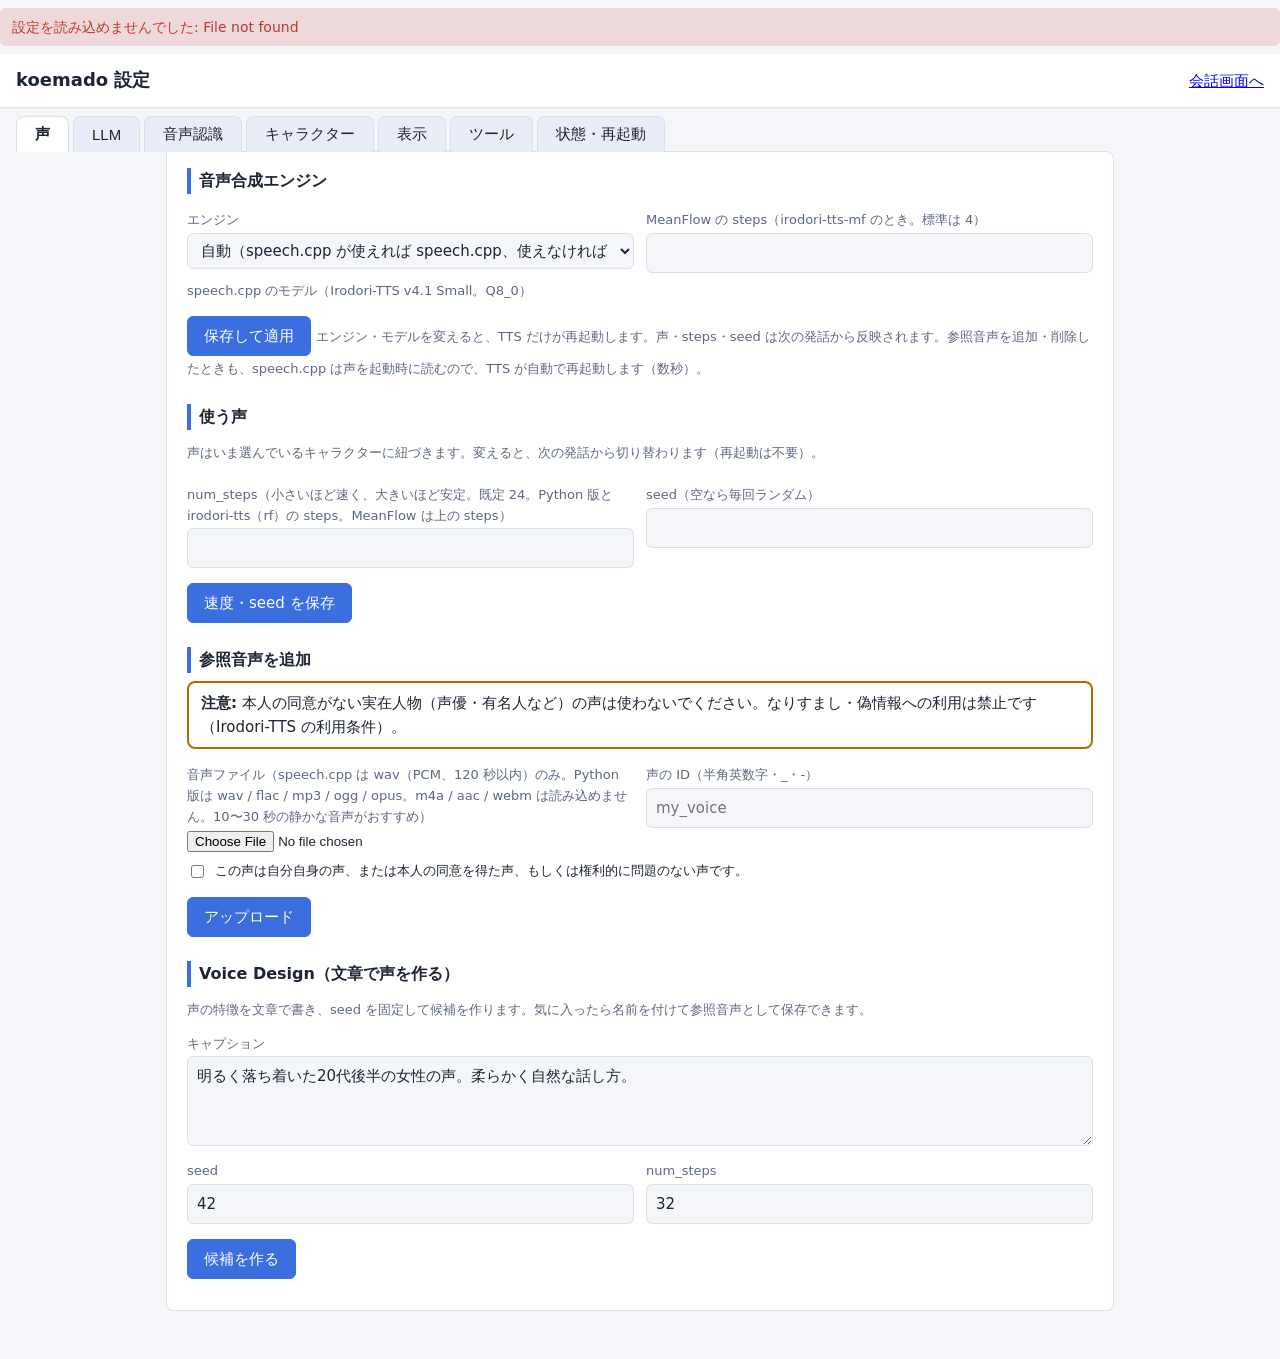
==== commit 4a7612f8: "Merge pull request #3 from S-I401/tts-speechcpp TTS を speech.cpp の Irodori-TTS（Vulkan）に差し替え、Python 版" ====
--- a/app/settings_ui/index.html
+++ b/app/settings_ui/index.html
@@ -85,11 +85,33 @@
 
 <!-- ============================== 声 ============================== -->
 <section class="tab active" id="tab-voice">
+  <h2>音声合成エンジン</h2>
+  <div id="ttsNow"></div>
+  <div id="ttsWarn"></div>
+  <div class="row">
+    <div><label>エンジン</label>
+      <select id="ttsEngine">
+        <option value="auto">自動（speech.cpp が使えれば speech.cpp、使えなければ Python 版）</option>
+        <option value="speechcpp">speech.cpp（Vulkan。既定）</option>
+        <option value="python">Python 版 Irodori-TTS-Server（従来。PyTorch）</option>
+      </select></div>
+    <div><label>MeanFlow の steps（irodori-tts-mf のとき。標準は 4）</label><input type="number" id="ttsMfSteps" min="1" max="16" step="1"></div>
+  </div>
+  <div id="ttsModelBox"><label>speech.cpp のモデル（Irodori-TTS v4.1 Small。Q8_0）</label><div id="ttsModels"></div></div>
+  <p><button class="btn primary" id="ttsSave" type="button">保存して適用</button> <span class="note">エンジン・モデルを変えると、TTS だけが再起動します。声・steps・seed は次の発話から反映されます。参照音声を追加・削除したときも、speech.cpp は声を起動時に読むので、TTS が自動で再起動します（数秒）。</span></p>
+  <div id="ttsMsg"></div>
+  <div id="ttsDlBox" hidden>
+    <div class="bar"><div id="ttsDlBar"></div></div>
+    <div class="note" id="ttsDlText"></div>
+    <button class="btn" id="ttsDlCancel" type="button" hidden>キャンセル</button>
+  </div>
+  <p class="note" id="ttsNote"></p>
+
   <h2>使う声</h2>
   <p class="note">声はいま選んでいるキャラクターに紐づきます。変えると、次の発話から切り替わります（再起動は不要）。</p>
   <div id="voiceList"></div>
   <div class="row">
-    <div><label>num_steps（小さいほど速く、大きいほど安定。既定 24）</label>
+    <div><label>num_steps（小さいほど速く、大きいほど安定。既定 24。Python 版と irodori-tts（rf）の steps。MeanFlow は上の steps）</label>
       <input type="number" id="numSteps" min="4" max="64" step="1"></div>
     <div><label>seed（空なら毎回ランダム）</label><input type="number" id="ttsSeed"></div>
   </div>
@@ -98,7 +120,7 @@
   <h2>参照音声を追加</h2>
   <div class="adult"><strong>注意:</strong> 本人の同意がない実在人物（声優・有名人など）の声は使わないでください。なりすまし・偽情報への利用は禁止です（Irodori-TTS の利用条件）。</div>
   <div class="row">
-    <div><label>音声ファイル（wav / flac / mp3 / ogg / opus。m4a / aac / webm は読み込めません。10〜30 秒の静かな音声がおすすめ）</label>
+    <div><label>音声ファイル（speech.cpp は wav（PCM、120 秒以内）のみ。Python 版は wav / flac / mp3 / ogg / opus。m4a / aac / webm は読み込めません。10〜30 秒の静かな音声がおすすめ）</label>
       <input type="file" id="upFile" accept=".wav,.flac,.mp3,.ogg,.opus"></div>
     <div><label>声の ID（半角英数字・_・-）</label><input type="text" id="upName" placeholder="my_voice"></div>
   </div>
@@ -1308,6 +1330,84 @@
 }
 $("rsLlm").onclick = () => restart("llm"); $("rsStt").onclick = () => restart("stt"); $("rsAll").onclick = () => restart("all");
 
+/* ---------------- 音声合成エンジン ---------------- */
+let TT = null;
+async function loadTts() {
+  TT = await api("/tts");
+  const e = TT.effective, s = TT.settings;
+  $("ttsEngine").value = s.engine; $("ttsMfSteps").value = s.mf_steps;
+  $("ttsNow").innerHTML = `<div class="msg ${TT.healthy ? "ok" : "warn"}">いまの音声合成: <strong>${e.engine === "speechcpp" ? "speech.cpp（" + esc(TT.models.find((m) => m.key === e.model).short) + "）" : "Python 版 Irodori-TTS-Server"}</strong> ・ ${TT.healthy ? "起動中" : "停止中（または再起動中）"}</div>`;
+  const w = [];
+  if (e.fallback) w.push(`<div class="msg warn">${esc(e.fallback)}</div>`);
+  if (!TT.vulkan.ok) w.push(`<div class="msg warn">${esc(TT.vulkan.why)}</div>`);
+  if (!TT.python_installed) w.push('<div class="msg info">Python 版は導入されていません（選べるようにするには、setup.bat --tts both を実行します）。</div>');
+  $("ttsWarn").innerHTML = w.join("");
+  $("ttsEngine").querySelector('option[value="python"]').disabled = !TT.python_installed;
+  $("ttsModels").innerHTML = TT.models.map((m) => `
+    <label class="card ${m.key === s.model ? "sel" : ""}" style="display:block;color:var(--text);margin:6px 0;cursor:pointer">
+      <input type="radio" name="ttsModel" value="${m.key}" ${m.key === s.model ? "checked" : ""}> <span class="title">${esc(m.label)}</span>
+      <span class="note"> ・ ${fmtMB(m.size_bytes)} ・ ${m.present ? "取得済み" : "未取得（選ぶと取得を確認します）"} ・ ${m.key === "irodori-tts-mf" ? "速い（steps 4）" : "steps で品質と速さを選ぶ（下の num_steps。Python 版と同じモデル）"}</span>
+    </label>`).join("");
+  document.querySelectorAll("input[name=ttsModel]").forEach((r) => r.onchange = updateTtsForm);
+  $("ttsEngine").onchange = updateTtsForm;
+  $("ttsNote").textContent = e.engine === "speechcpp"
+    ? "この方式の参照音声は WAV（PCM、120 秒以内）だけです。生成した音声に、透かし（SilentCipher）は入りません（Python 版には入ります）。"
+    : "この方式の生成音声には、透かし（SilentCipher）が入ります。";
+  $("upFile").accept = TT.voice_formats.map((x) => "." + x).join(",");
+  updateTtsForm();
+}
+function selectedTtsModel() { return (document.querySelector("input[name=ttsModel]:checked") || {}).value || "irodori-tts"; }
+function updateTtsForm() {
+  if (!TT) return;
+  const py = $("ttsEngine").value === "python";
+  $("ttsModelBox").hidden = py;
+  document.querySelectorAll("#ttsModels .card").forEach((c) => c.classList.toggle("sel", c.querySelector("input").checked));
+  $("ttsMfSteps").disabled = py || selectedTtsModel() !== "irodori-tts-mf";
+}
+let ttsDlTimer = null;
+function pollTtsDownload(after) {
+  $("ttsDlBox").hidden = false; $("ttsDlCancel").hidden = false; clearInterval(ttsDlTimer);
+  ttsDlTimer = setInterval(async () => {
+    let d; try { d = await api("/tts/download/status"); } catch (e) { return; }
+    if (d.status === "running") {
+      const pct = d.total ? d.done / d.total * 100 : 0;
+      $("ttsDlBar").style.width = pct + "%";
+      $("ttsDlText").textContent = d.message || `${d.file}: ${(d.done / 1e6).toFixed(0)} / ${(d.total / 1e6).toFixed(0)} MB（${pct.toFixed(1)}%）` + (d.speed ? ` ・ ${(d.speed / 1e6).toFixed(1)} MB/s` : "");
+    } else {
+      clearInterval(ttsDlTimer); $("ttsDlCancel").hidden = true;
+      if (d.status === "done") { $("ttsDlBar").style.width = "100%"; $("ttsDlText").textContent = d.file + " を取得しました（SHA-256 を検証済み）。"; if (after) after(); }
+      else if (d.status === "cancelled") $("ttsDlText").textContent = "キャンセルしました。もう一度始めると、途中から再開します。";
+      else $("ttsDlText").textContent = "失敗: " + (d.error || d.status);
+    }
+  }, 1000);
+}
+$("ttsDlCancel").onclick = async () => { try { await api("/tts/download/cancel", "POST", {}); } catch (e) { alert(e.message); } };
+async function saveTts() {
+  const body = { engine: $("ttsEngine").value, model: selectedTtsModel(), mf_steps: +$("ttsMfSteps").value || 4 };
+  msg($("ttsMsg"), "info", "保存しています…");
+  let r;
+  try { r = await api("/tts/apply", "POST", body); } catch (e) { msg($("ttsMsg"), "error", e.message); return; }
+  if (r.need_download) {
+    const n = r.need_download; msg($("ttsMsg"), "", "");
+    if (!confirm(`${n.label} のモデルファイル（${n.file}、${fmtMB(n.size_bytes)}、ライセンス ${n.license}）を Hugging Face から取得します。
+ディスクの空き: ${n.free_gib.toFixed(1)} GiB。取得しますか？`)) return;
+    try { await api("/tts/download", "POST", { model: n.model, confirmed: true }); } catch (e) { msg($("ttsMsg"), "error", e.message); return; }
+    pollTtsDownload(() => saveTts());
+    return;
+  }
+  if (r.restarting) {
+    msg($("ttsMsg"), "info", "音声合成を再起動しています…");
+    await new Promise((res) => setTimeout(res, 5000));
+    for (let i = 0; i < 300; i++) {
+      await new Promise((res) => setTimeout(res, 2000));
+      try { const x = await api("/tts"); if (x.healthy) break; } catch (e) {}
+    }
+    msg($("ttsMsg"), "ok", "音声合成を切り替えました。");
+  } else msg($("ttsMsg"), "ok", "保存しました。");
+  await loadTts();
+}
+$("ttsSave").onclick = () => saveTts();
+
 /* ---------------- 音声認識 ---------------- */
 let ST = null;
 const ENGINE_NAMES = { speechcpp: "speech.cpp", "faster-whisper": "faster-whisper" };
@@ -1400,7 +1500,7 @@
 function toast(t) { const d = document.createElement("div"); d.className = "msg ok"; d.textContent = t; $("toast").appendChild(d); setTimeout(() => d.remove(), 4000); }
 const initialTab = location.hash.slice(1).split("-")[0];
 const openEspDialog = location.hash.endsWith("-espdialog");
-refresh().then(() => { loadDownloaded(); resumeDownloadPoll(); const b = document.querySelector(`#tabs button[data-tab="${initialTab}"]`); if (b) b.click(); if (openEspDialog) { $("espBox").scrollIntoView(); $("espDialog").showModal(); } }).catch((e) => { document.body.insertAdjacentHTML("afterbegin", '<div class="msg error">設定を読み込めませんでした: ' + esc(e.message) + "</div>"); });
+refresh().then(() => { loadTts().catch(() => {}); loadDownloaded(); resumeDownloadPoll(); const b = document.querySelector(`#tabs button[data-tab="${initialTab}"]`); if (b) b.click(); if (openEspDialog) { $("espBox").scrollIntoView(); $("espDialog").showModal(); } }).catch((e) => { document.body.insertAdjacentHTML("afterbegin", '<div class="msg error">設定を読み込めませんでした: ' + esc(e.message) + "</div>"); });
 </script>
 </body>
 </html>
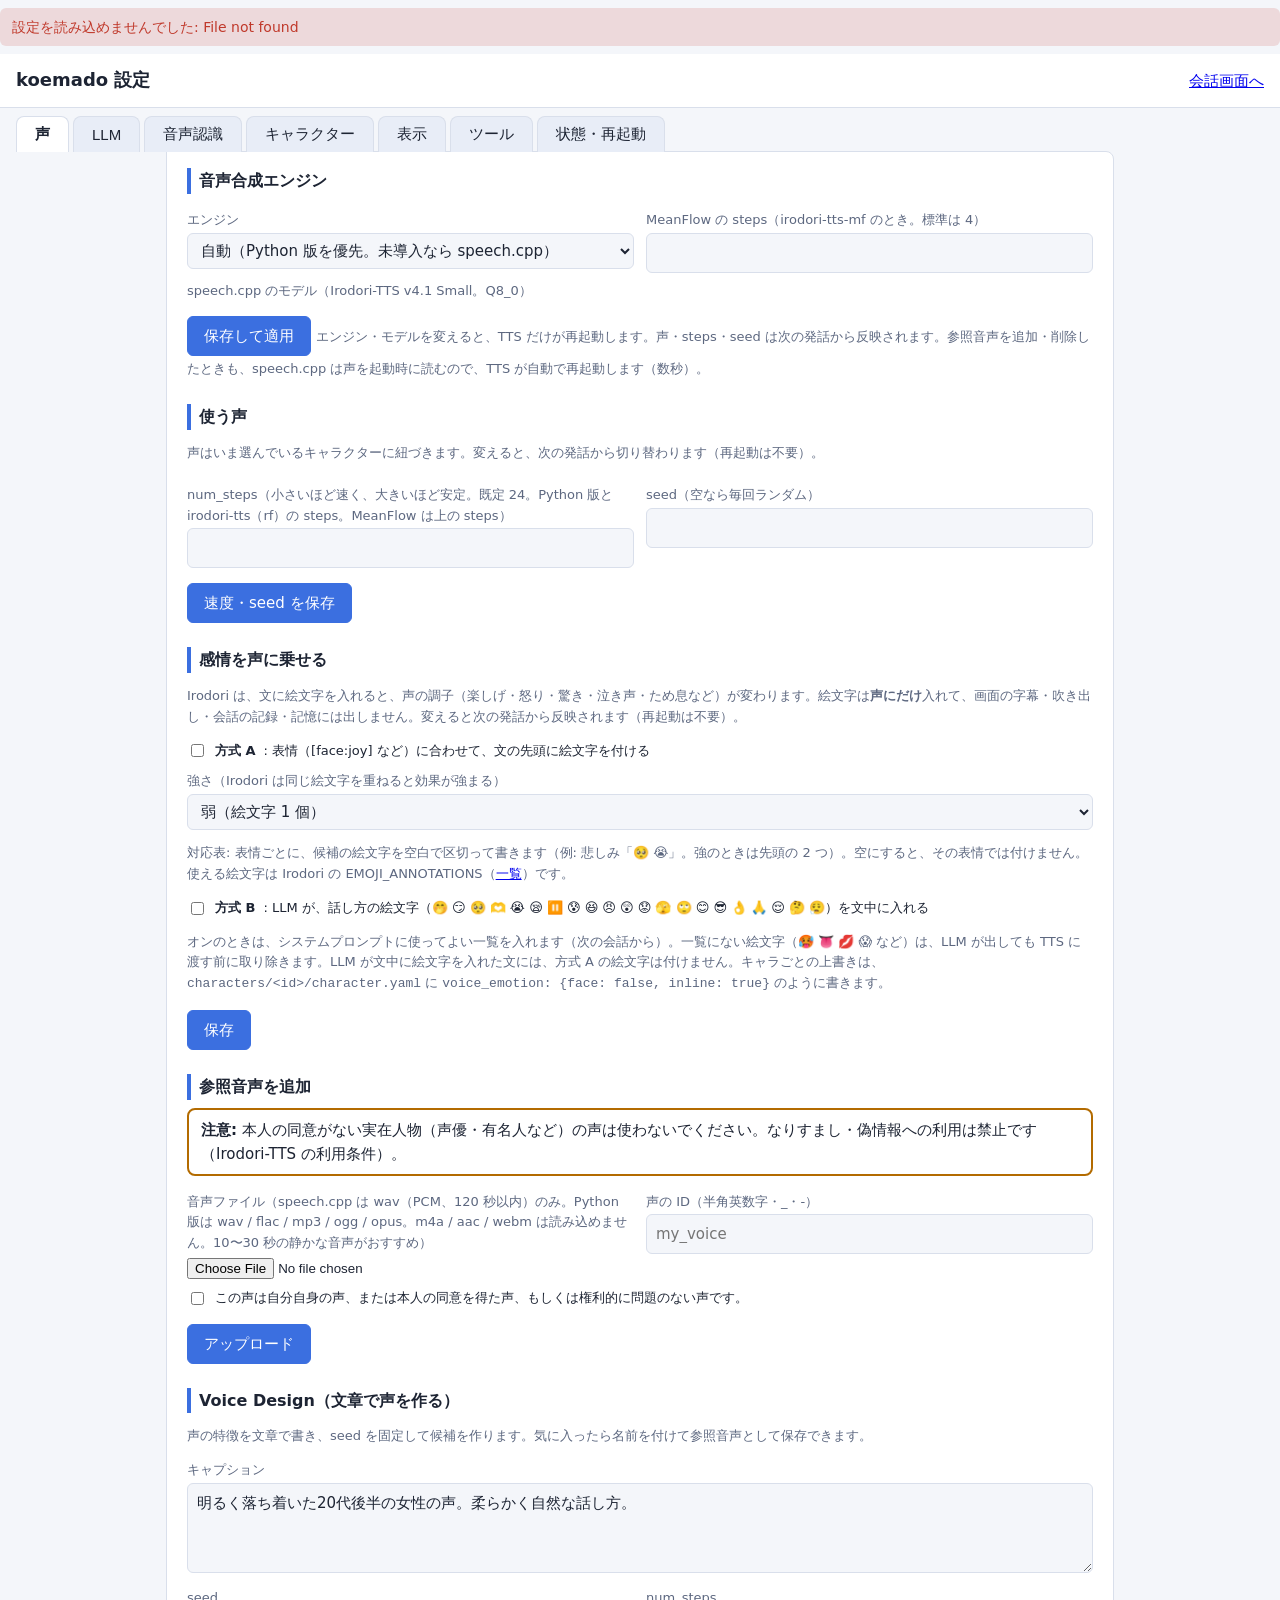
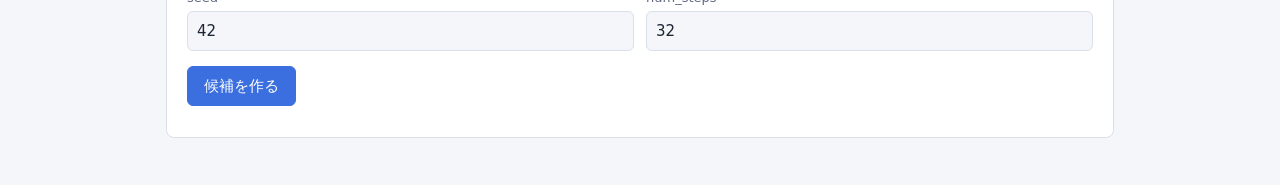
==== commit d7c99b94: "既定の TTS を Python 版に戻し、感情を Irodori の絵文字で声に乗せる - 既定の TTS エンジンを Python 版 Irodori（int8）に戻す。speech.cpp 版は" ====
--- a/app/settings_ui/index.html
+++ b/app/settings_ui/index.html
@@ -91,9 +91,9 @@
   <div class="row">
     <div><label>エンジン</label>
       <select id="ttsEngine">
-        <option value="auto">自動（speech.cpp が使えれば speech.cpp、使えなければ Python 版）</option>
-        <option value="speechcpp">speech.cpp（Vulkan。既定）</option>
-        <option value="python">Python 版 Irodori-TTS-Server（従来。PyTorch）</option>
+        <option value="auto">自動（Python 版を優先。未導入なら speech.cpp）</option>
+        <option value="python">Python 版 Irodori-TTS-Server（既定。PyTorch）</option>
+        <option value="speechcpp">speech.cpp（Vulkan。速く、VRAM が少ない。声の高さの安定は Python 版が上）</option>
       </select></div>
     <div><label>MeanFlow の steps（irodori-tts-mf のとき。標準は 4）</label><input type="number" id="ttsMfSteps" min="1" max="16" step="1"></div>
   </div>
@@ -116,6 +116,21 @@
     <div><label>seed（空なら毎回ランダム）</label><input type="number" id="ttsSeed"></div>
   </div>
   <p><button class="btn primary" id="saveTts">速度・seed を保存</button></p>
+
+  <h2>感情を声に乗せる</h2>
+  <p class="note">Irodori は、文に絵文字を入れると、声の調子（楽しげ・怒り・驚き・泣き声・ため息など）が変わります。絵文字は<strong>声にだけ</strong>入れて、画面の字幕・吹き出し・会話の記録・記憶には出しません。変えると次の発話から反映されます（再起動は不要）。</p>
+  <label style="display:flex;gap:8px;align-items:center;color:var(--text)"><input type="checkbox" id="veA">
+    <strong>方式 A</strong>: 表情（[face:joy] など）に合わせて、文の先頭に絵文字を付ける</label>
+  <div class="row" style="align-items:end">
+    <div><label>強さ（Irodori は同じ絵文字を重ねると効果が強まる）</label>
+      <select id="veStrength"><option value="1">弱（絵文字 1 個）</option><option value="2">強（絵文字 2 個。候補が 2 つあれば 2 つ、1 つなら重ねる）</option></select></div>
+  </div>
+  <table id="veMap"></table>
+  <p class="note">対応表: 表情ごとに、候補の絵文字を空白で区切って書きます（例: 悲しみ「🥺 😭」。強のときは先頭の 2 つ）。空にすると、その表情では付けません。使える絵文字は Irodori の EMOJI_ANNOTATIONS（<a href="https://huggingface.co/Aratako/Irodori-TTS-v4.1-Small/blob/main/EMOJI_ANNOTATIONS.md" target="_blank" rel="noopener noreferrer">一覧</a>）です。</p>
+  <label style="display:flex;gap:8px;align-items:center;color:var(--text);margin-top:12px"><input type="checkbox" id="veB">
+    <strong>方式 B</strong>: LLM が、話し方の絵文字（🤭 😏 🥺 🫶 😭 😪 ⏸️ 😰 😆 😠 😲 😟 🫣 🙄 😊 😎 👌 🙏 😌 🤔 😮‍💨）を文中に入れる</label>
+  <p class="note">オンのときは、システムプロンプトに使ってよい一覧を入れます（次の会話から）。一覧にない絵文字（🥵 👅 💋 😱 など）は、LLM が出しても TTS に渡す前に取り除きます。LLM が文中に絵文字を入れた文には、方式 A の絵文字は付けません。キャラごとの上書きは、<code>characters/&lt;id&gt;/character.yaml</code> に <code>voice_emotion: {face: false, inline: true}</code> のように書きます。</p>
+  <p><button class="btn primary" id="veSave" type="button">保存</button> <span id="veMsg"></span></p>
 
   <h2>参照音声を追加</h2>
   <div class="adult"><strong>注意:</strong> 本人の同意がない実在人物（声優・有名人など）の声は使わないでください。なりすまし・偽情報への利用は禁止です（Irodori-TTS の利用条件）。</div>
@@ -562,7 +577,7 @@
 
 async function refresh(keepForms = false) {
   S = await api("/state");
-  renderChips(); renderVoices(); renderSys(); renderDisplay(); $("avMotion").value = (S.settings.avatar || {}).motion || "subtle";
+  renderChips(); renderVoices(); renderVe(); renderSys(); renderDisplay(); $("avMotion").value = (S.settings.avatar || {}).motion || "subtle";
   if (!keepForms) { renderLlm(); renderChars(); }
 }
 
@@ -1330,6 +1345,23 @@
 }
 $("rsLlm").onclick = () => restart("llm"); $("rsStt").onclick = () => restart("stt"); $("rsAll").onclick = () => restart("all");
 
+/* ---------------- 感情を声に乗せる ---------------- */
+const VE_FACES = [["joy", "喜び"], ["fun", "楽しい"], ["angry", "怒り"], ["sorrow", "悲しみ"], ["surprised", "驚き"], ["neutral", "ふつう"]];
+function renderVe() {
+  const v = (S.settings.voice_emotion) || { face_emoji: { enabled: true, strength: 1, map: {} }, inline_emoji: { enabled: true } };
+  $("veA").checked = !!v.face_emoji.enabled; $("veStrength").value = String(v.face_emoji.strength || 1); $("veB").checked = !!v.inline_emoji.enabled;
+  const map = v.face_emoji.map || {};
+  $("veMap").innerHTML = "<tr><th>表情</th><th>絵文字（候補。空白区切り）</th></tr>" + VE_FACES.map(([k, label]) => `<tr><td>${k}（${label}）</td><td><input type="text" data-vef="${k}" value="${esc((map[k] || []).join(" "))}" placeholder="なし"></td></tr>`).join("");
+}
+$("veSave").onclick = async () => {
+  const map = {};
+  document.querySelectorAll("[data-vef]").forEach((i) => { map[i.dataset.vef] = i.value.split(/[\s,、]+/).filter(Boolean); });
+  try {
+    await api("/settings", "PUT", { voice_emotion: { face_emoji: { enabled: $("veA").checked, strength: +$("veStrength").value, map }, inline_emoji: { enabled: $("veB").checked } } });
+    msg($("veMsg"), "ok", "保存しました（次の発話から。方式 B のプロンプトは次の会話から）。"); await refresh(true);
+  } catch (e) { msg($("veMsg"), "error", e.message); }
+};
+
 /* ---------------- 音声合成エンジン ---------------- */
 let TT = null;
 async function loadTts() {
@@ -1340,9 +1372,10 @@
   const w = [];
   if (e.fallback) w.push(`<div class="msg warn">${esc(e.fallback)}</div>`);
   if (!TT.vulkan.ok) w.push(`<div class="msg warn">${esc(TT.vulkan.why)}</div>`);
-  if (!TT.python_installed) w.push('<div class="msg info">Python 版は導入されていません（選べるようにするには、setup.bat --tts both を実行します）。</div>');
+  if (!TT.python_installed) w.push('<div class="msg info">Python 版は導入されていません（setup.bat --tts both で追加できます）。</div>');
   $("ttsWarn").innerHTML = w.join("");
   $("ttsEngine").querySelector('option[value="python"]').disabled = !TT.python_installed;
+  $("ttsEngine").querySelector('option[value="speechcpp"]').disabled = !(TT.vulkan.ok && TT.speechcpp_installed);
   $("ttsModels").innerHTML = TT.models.map((m) => `
     <label class="card ${m.key === s.model ? "sel" : ""}" style="display:block;color:var(--text);margin:6px 0;cursor:pointer">
       <input type="radio" name="ttsModel" value="${m.key}" ${m.key === s.model ? "checked" : ""}> <span class="title">${esc(m.label)}</span>
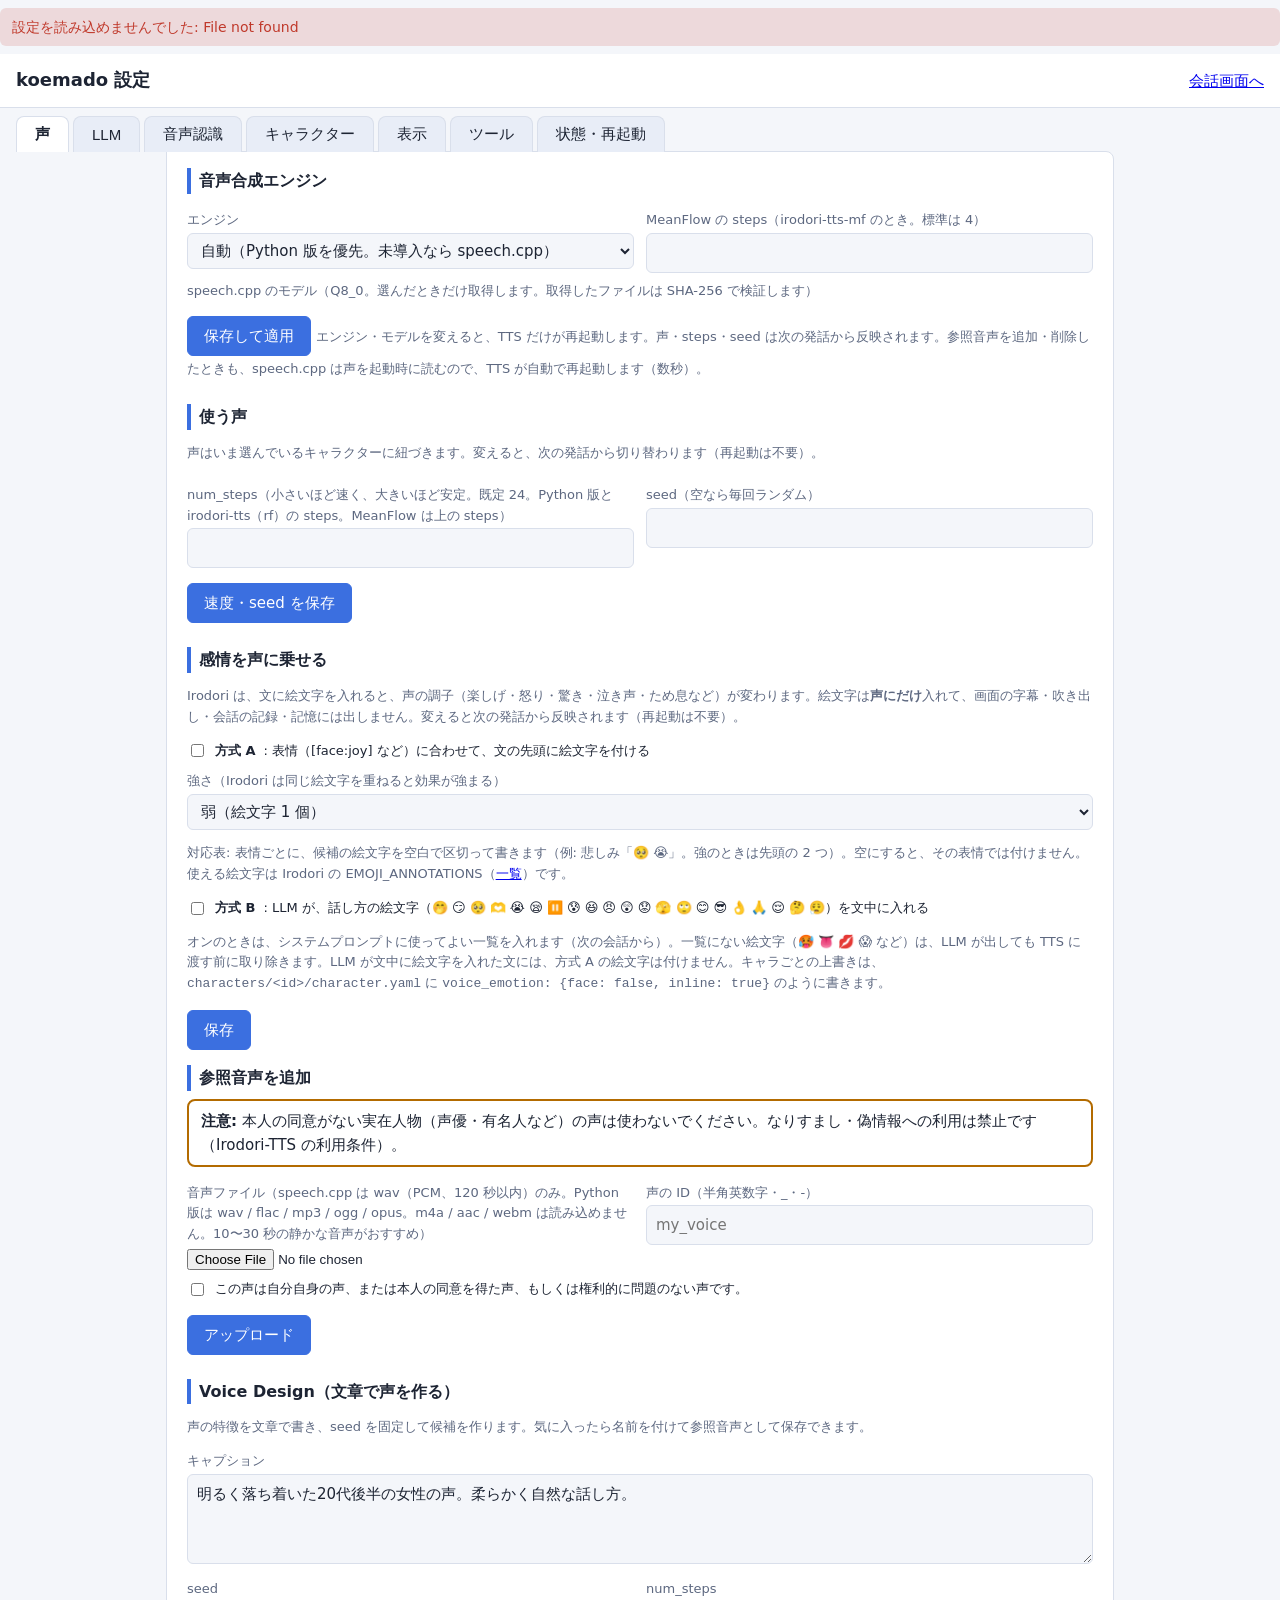
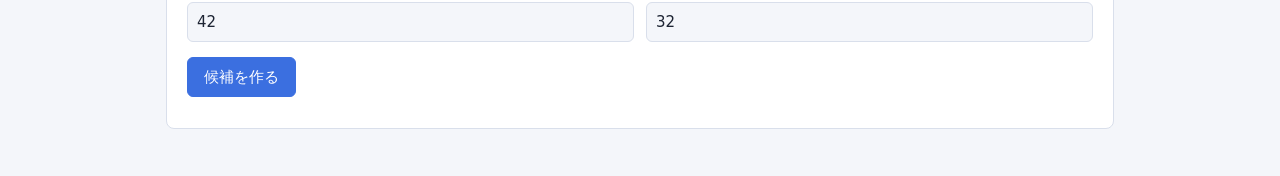
==== commit ab92e61a: "商用利用できる新しい STT・TTS モデルを選べるようにする（Haas-ja・Qwen3-TTS・Irodori-TTS v4 Large） - STT: haas-ja（Haas-ja v1.0、" ====
--- a/app/settings_ui/index.html
+++ b/app/settings_ui/index.html
@@ -97,7 +97,8 @@
       </select></div>
     <div><label>MeanFlow の steps（irodori-tts-mf のとき。標準は 4）</label><input type="number" id="ttsMfSteps" min="1" max="16" step="1"></div>
   </div>
-  <div id="ttsModelBox"><label>speech.cpp のモデル（Irodori-TTS v4.1 Small。Q8_0）</label><div id="ttsModels"></div></div>
+  <div id="ttsModelBox"><label>speech.cpp のモデル（Q8_0。選んだときだけ取得します。取得したファイルは SHA-256 で検証します）</label><div id="ttsModels"></div>
+    <div id="ttsLicense"></div></div>
   <p><button class="btn primary" id="ttsSave" type="button">保存して適用</button> <span class="note">エンジン・モデルを変えると、TTS だけが再起動します。声・steps・seed は次の発話から反映されます。参照音声を追加・削除したときも、speech.cpp は声を起動時に読むので、TTS が自動で再起動します（数秒）。</span></p>
   <div id="ttsMsg"></div>
   <div id="ttsDlBox" hidden>
@@ -107,8 +108,8 @@
   </div>
   <p class="note" id="ttsNote"></p>
 
-  <h2>使う声</h2>
-  <p class="note">声はいま選んでいるキャラクターに紐づきます。変えると、次の発話から切り替わります（再起動は不要）。</p>
+  <h2 id="voiceTitle">使う声</h2>
+  <p class="note" id="voiceNote">声はいま選んでいるキャラクターに紐づきます。変えると、次の発話から切り替わります（再起動は不要）。</p>
   <div id="voiceList"></div>
   <div class="row">
     <div><label>num_steps（小さいほど速く、大きいほど安定。既定 24。Python 版と irodori-tts（rf）の steps。MeanFlow は上の steps）</label>
@@ -118,6 +119,7 @@
   <p><button class="btn primary" id="saveTts">速度・seed を保存</button></p>
 
   <h2>感情を声に乗せる</h2>
+  <p class="note" id="veModeNote" hidden></p>
   <p class="note">Irodori は、文に絵文字を入れると、声の調子（楽しげ・怒り・驚き・泣き声・ため息など）が変わります。絵文字は<strong>声にだけ</strong>入れて、画面の字幕・吹き出し・会話の記録・記憶には出しません。変えると次の発話から反映されます（再起動は不要）。</p>
   <label style="display:flex;gap:8px;align-items:center;color:var(--text)"><input type="checkbox" id="veA">
     <strong>方式 A</strong>: 表情（[face:joy] など）に合わせて、文の先頭に絵文字を付ける</label>
@@ -132,6 +134,7 @@
   <p class="note">オンのときは、システムプロンプトに使ってよい一覧を入れます（次の会話から）。一覧にない絵文字（🥵 👅 💋 😱 など）は、LLM が出しても TTS に渡す前に取り除きます。LLM が文中に絵文字を入れた文には、方式 A の絵文字は付けません。キャラごとの上書きは、<code>characters/&lt;id&gt;/character.yaml</code> に <code>voice_emotion: {face: false, inline: true}</code> のように書きます。</p>
   <p><button class="btn primary" id="veSave" type="button">保存</button> <span id="veMsg"></span></p>
 
+  <div id="refVoiceBox">
   <h2>参照音声を追加</h2>
   <div class="adult"><strong>注意:</strong> 本人の同意がない実在人物（声優・有名人など）の声は使わないでください。なりすまし・偽情報への利用は禁止です（Irodori-TTS の利用条件）。</div>
   <div class="row">
@@ -159,13 +162,15 @@
       <div style="align-self:end"><button class="btn primary" id="dsSave">この声を保存</button></div>
     </div>
   </div>
+  </div>
+  <div id="noCloneNote" class="msg info" hidden>いまの音声合成モデル（Qwen3-TTS）は、固定の話者だけです。参照音声の追加と Voice Design は使えません（Irodori のモデルに切り替えると使えます）。</div>
 </section>
 
 <!-- ============================== LLM ============================== -->
 <section class="tab" id="tab-llm">
   <div class="card" id="strataTip">
     <div class="title">Strata（Qwen3.8-Flash-Next）の推奨条件</div>
-    <div class="note">同梱の LLM より返答の質が大幅に上がります。<strong>VRAM 12GB 以上・RAM 48GB 以上で、ディスクに約 80GB の空きがある PC</strong>で推奨します（同梱プロファイルが mid でも high でも）。
+    <div class="note">同梱の LLM より返答の質が大幅に上がります。<strong>VRAM 12GB 以上・RAM 48GB 以上で、ディスクに約 100GB の空きがある PC</strong>で推奨します（同梱プロファイルが mid でも high でも）。
       VRAM が 12〜19GB だと専門家のキャッシュが小さくなり、速度は下がります（Strata の README の実測: RTX 5070 12GB・RAM 64GB で IQ2_XS 約 79 tokens/s）。RAM 32GB では Coder 版しか載らず、日本語の雑談に弱いので推奨しません。
       別ソフトウェアで（ライセンスは Strata 側）、1 リクエストずつしか処理せず、起動時に 1〜3 分 PC が重くなります。
       導入は <code>setup.bat --llm strata</code>、すでに入っているときは下の「自分で用意した推論サーバー」でプリセット「Strata」を選びます。</div>
@@ -328,7 +333,7 @@
     <div id="sttModels"></div>
   </div>
   <div id="sttHintBox">
-    <label>よく使う言葉（固有名詞のヒント。読点か改行で区切る。キャラクターの名前は自動で加わります）</label>
+    <label id="sttHintLabel">よく使う言葉（固有名詞のヒント。読点か改行で区切る。キャラクターの名前は自動で加わります）</label>
     <textarea id="sttHints" maxlength="400" placeholder="例: 仙台、ミオ、Hugging Face"></textarea>
     <div class="note" id="sttHintNote"></div>
   </div>
@@ -341,7 +346,7 @@
   </div>
 
   <h2>モデルの比べ方</h2>
-  <p class="note">CER は Common Voice 8.0 日本語 test（4,483 発話）の文字誤り率で、小さいほど正確です（speech.cpp の公表値、Q8_0）。漢字とかなの書き分けなど、表記の違いも誤りに数えます。parakeet は、かな書きにする傾向があります。このアプリで合成音声を使って比べた結果は、README の「音声認識」にあります。</p>
+  <p class="note">CER は文字誤り率で、小さいほど正確です（speech.cpp の公表値、Q8_0）。表の CER は、モデルごとにデータセットが違います: parakeet・qwen3-asr は Common Voice 8.0 日本語 test（4,483 発話）、haas-ja は FLEURS 日本語 test（650 発話。haas-ja は Common Voice 26.0 で学習していて、Common Voice 8.0 の値が公表されていません）。<strong>データセットが違う CER どうしは比べられません</strong>。FLEURS では、haas-ja 4.39% に対して parakeet-ja 5.00%、ReazonSpeech 7.95% です（speech.cpp の docs）。漢字とかなの書き分けなど、表記の違いも誤りに数えます。parakeet は、かな書きにする傾向があります。このアプリで合成音声を使って比べた結果は、README の「音声認識」にあります。</p>
   <table id="sttTable"></table>
 
   <h2>クレジットとライセンス</h2>
@@ -367,7 +372,7 @@
     <div class="row">
       <div><label>一人称</label><input type="text" id="cFirst" placeholder="私"></div>
       <div><label>ユーザーの呼び方（二人称）</label><input type="text" id="cSecond" placeholder="あなた"></div>
-      <div><label>使う声</label><select id="cVoice"></select></div>
+      <div><label>使う声（参照音声。Qwen3-TTS のときは、「声」タブで選んだ話者を使います）</label><select id="cVoice"></select></div>
     </div>
     <label>口調</label><input type="text" id="cStyle">
     <label>性格</label><textarea id="cPersonality" style="min-height:60px"></textarea>
@@ -588,9 +593,32 @@
 }
 
 /* ---------------- 声 ---------------- */
+const GENDER_JA = { female: "女性", male: "男性" };
 function renderVoices() {
   const st = S.settings.tts;
   $("numSteps").value = st.num_steps; $("ttsSeed").value = st.seed ?? "";
+  const tv = S.tts_voice || { kind: "reference" };
+  const sp = tv.kind === "speakers";
+  $("refVoiceBox").hidden = sp; $("noCloneNote").hidden = !sp; $("numSteps").disabled = sp;
+  $("voiceTitle").textContent = sp ? "使う話者（" + tv.label + "）" : "使う声";
+  $("voiceNote").textContent = sp
+    ? "このモデルは、固定の 9 話者から選びます（参照音声の声は使えません）。日本語の文は、どの話者でも読めますが、母語が日本語なのは ono_anna だけです。変えると、次の発話から切り替わります（再起動は不要）。キャラクターに設定した声（参照音声）は使わず、ここで選んだ話者で話します。"
+    : "声はいま選んでいるキャラクターに紐づきます。変えると、次の発話から切り替わります（再起動は不要）。";
+  const ve = $("veModeNote");
+  ve.hidden = !sp;
+  ve.textContent = !sp ? "" : tv.emotion === "instructions"
+    ? "Qwen3-TTS 1.7B は絵文字を読めないので、絵文字は取り除き、感情は「話し方の指示（instructions。例: 嬉しそうに弾んだ声で話してください。）」にして渡します（下の設定のうち、方式 A・B の on/off と強さは効きます。絵文字の対応表は、既定の表情だけが指示に変わります）。"
+    : "Qwen3-TTS 0.6B は話し方の指示を受け付けないので、感情は声に乗りません（絵文字は取り除いてから読み上げます）。感情を乗せたいときは、1.7B か Irodori を選んでください。";
+  if (sp) {
+    $("voiceList").innerHTML = tv.speakers.map((v) => `<div class="card voice ${v.id === S.active_voice ? "sel" : ""}">
+      <label style="margin:0;display:flex;gap:6px;align-items:center;color:var(--text)"><input type="radio" name="voice" value="${esc(v.id)}" ${v.id === S.active_voice ? "checked" : ""}><span class="name">${esc(v.id)}</span></label>
+      <div class="meta">${esc(v.desc)}（${GENDER_JA[v.gender] || v.gender}）${v.id === tv.default_speaker ? " ・ 既定" : ""}</div>
+      <button class="btn" data-play="${esc(v.id)}">▶ 試聴</button>
+    </div>`).join("");
+    document.querySelectorAll("input[name=voice]").forEach((r) => r.onchange = () => chooseVoice(r.value));
+    document.querySelectorAll("[data-play]").forEach((b) => b.onclick = () => play(b.dataset.play, b));
+    return;
+  }
   $("voiceList").innerHTML = S.voices.map((v) => {
     const meta = [v.caption ? "キャプション: " + v.caption : "", v.seed != null ? "seed " + v.seed : "", v.source ? "（" + ({ "voice-design": "Voice Design", upload: "アップロード" }[v.source] || v.source) + "）" : ""].filter(Boolean).join(" ");
     return `<div class="card voice ${v.id === S.active_voice ? "sel" : ""}">
@@ -622,6 +650,12 @@
 }
 async function chooseVoice(id) {
   try {
+    if ((S.tts_voice || {}).kind === "speakers") {      // 固定の話者のモデル: 話者だけを保存する（キャラクターの参照音声の声は変えない）
+      await api("/settings", "PUT", { tts: { speaker: id } });
+      await refresh(true);
+      toast("話者を「" + id + "」にしました。次の発話から変わります。");
+      return;
+    }
     await api("/settings", "PUT", { tts: { voice: id } });
     const cid = S.active_character;
     if (cid) { const c = await api("/characters/" + cid); c.voice = id; delete c.images; delete c.id; await api("/characters/" + cid, "PUT", c); }
@@ -1379,7 +1413,7 @@
   $("ttsModels").innerHTML = TT.models.map((m) => `
     <label class="card ${m.key === s.model ? "sel" : ""}" style="display:block;color:var(--text);margin:6px 0;cursor:pointer">
       <input type="radio" name="ttsModel" value="${m.key}" ${m.key === s.model ? "checked" : ""}> <span class="title">${esc(m.label)}</span>
-      <span class="note"> ・ ${fmtMB(m.size_bytes)} ・ ${m.present ? "取得済み" : "未取得（選ぶと取得を確認します）"} ・ ${m.key === "irodori-tts-mf" ? "速い（steps 4）" : "steps で品質と速さを選ぶ（下の num_steps。Python 版と同じモデル）"}</span>
+      <span class="note"> ・ ${fmtMB(m.size_bytes)} ・ ${m.present ? "取得済み" : "未取得（選ぶと取得を確認します）"} ・ ライセンス ${esc(m.license)} ・ VRAM 約 ${(m.vram_mib / 1024).toFixed(1)}GB ・ ${esc(m.note)}${m.speechcpp_only ? " ・ speech.cpp 専用" : ""}</span>
     </label>`).join("");
   document.querySelectorAll("input[name=ttsModel]").forEach((r) => r.onchange = updateTtsForm);
   $("ttsEngine").onchange = updateTtsForm;
@@ -1396,7 +1430,12 @@
   $("ttsModelBox").hidden = py;
   document.querySelectorAll("#ttsModels .card").forEach((c) => c.classList.toggle("sel", c.querySelector("input").checked));
   $("ttsMfSteps").disabled = py || selectedTtsModel() !== "irodori-tts-mf";
-}
+  const m = TT.models.find((x) => x.key === selectedTtsModel());
+  $("ttsLicense").innerHTML = !m ? "" : `<div class="${m.license_note ? "msg warn" : "note"}"><strong>${esc(m.short)}</strong>: ライセンス ${esc(m.license)}（© ${esc(m.credit)}）。${linkify(esc(m.license_note || ""))}`
+    + (m.vram_mib >= 4000 ? `<br>VRAM を約 ${(m.vram_mib / 1024).toFixed(1)}GB 使います（この PC は ${TT.vram_gib.toFixed(0)}GB）。LLM と同時に載せると足りなくなることがあるので、LLM の余白を自動で増やしますが、LLM の GPU 層が減って遅くなります。自動では選ばれません。` : "")
+    + (m.voice_kind === "speakers" ? "<br>固定の 9 話者のモデルです。参照音声の声（mio_bright など）は使えず、「声」の話者（既定 ono_anna）で話します。" : "") + "</div>";
+}
+function linkify(t) { return t.replace(/https:\/\/[^\s、。）)]+/g, (u) => `<a href="${u}" target="_blank" rel="noopener noreferrer">${u}</a>`); }
 let ttsDlTimer = null;
 function pollTtsDownload(after) {
   $("ttsDlBox").hidden = false; $("ttsDlCancel").hidden = false; clearInterval(ttsDlTimer);
@@ -1422,8 +1461,7 @@
   try { r = await api("/tts/apply", "POST", body); } catch (e) { msg($("ttsMsg"), "error", e.message); return; }
   if (r.need_download) {
     const n = r.need_download; msg($("ttsMsg"), "", "");
-    if (!confirm(`${n.label} のモデルファイル（${n.file}、${fmtMB(n.size_bytes)}、ライセンス ${n.license}）を Hugging Face から取得します。
-ディスクの空き: ${n.free_gib.toFixed(1)} GiB。取得しますか？`)) return;
+    if (!confirm(`${n.label} のモデルファイル（${n.file}、${fmtMB(n.size_bytes)}、ライセンス ${n.license}）を Hugging Face から取得します。${n.license_note ? "\n\n" + n.license_note : ""}\nディスクの空き: ${n.free_gib.toFixed(1)} GiB。取得しますか？`)) return;
     try { await api("/tts/download", "POST", { model: n.model, confirmed: true }); } catch (e) { msg($("ttsMsg"), "error", e.message); return; }
     pollTtsDownload(() => saveTts());
     return;
@@ -1438,6 +1476,7 @@
     msg($("ttsMsg"), "ok", "音声合成を切り替えました。");
   } else msg($("ttsMsg"), "ok", "保存しました。");
   await loadTts();
+  await refresh(true);      // 声の一覧（参照音声 / 固定の話者）を、いまのモデルに合わせる
 }
 $("ttsSave").onclick = () => saveTts();
 
@@ -1461,15 +1500,16 @@
   $("sttModels").innerHTML = ST.models.map((m) => `
     <label class="card ${m.key === s.model ? "sel" : ""}" style="display:block;color:var(--text);margin:6px 0;cursor:pointer">
       <input type="radio" name="sttModel" value="${m.key}" ${m.key === s.model ? "checked" : ""}> <span class="title">${esc(m.label)}</span>
-      <span class="note"> ・ ${fmtMB(m.size_bytes)} ・ CER ${esc(m.cer)} ・ ${m.present ? "取得済み" : "未取得（選ぶと取得を確認します）"}${m.hint ? " ・ 固有名詞のヒントを渡せます" : ""} ・ GPU のとき VRAM 約 ${(m.vram_mib / 1024).toFixed(1)}GB ・ 「自動」では${ST.auto_device[m.key] === "gpu" ? " GPU" : " CPU"}</span>
+      <span class="note"> ・ ${fmtMB(m.size_bytes)} ・ CER ${esc(m.cer)}（${esc(m.cer_set)}） ・ ライセンス ${esc(m.license)} ・ ${m.present ? "取得済み" : "未取得（選ぶと取得を確認します）"}${m.hint ? (m.hint_kind === "keywords" ? " ・ 固有名詞のキーワードを渡せます" : " ・ 固有名詞のヒントを渡せます") : ""} ・ GPU のとき VRAM 約 ${(m.vram_mib / 1024).toFixed(1)}GB ・ 「自動」では${ST.auto_device[m.key] === "gpu" ? " GPU" : " CPU"}</span>
     </label>`).join("");
   document.querySelectorAll("input[name=sttModel]").forEach((r) => r.onchange = updateSttForm);
   $("sttEngine").onchange = updateSttForm; $("sttDevice").onchange = updateSttForm;
-  $("sttTable").innerHTML = "<tr><th>モデル</th><th>CER</th><th>大きさ</th><th>ライセンス</th><th>特徴</th></tr>" + ST.models.map((m) => `<tr><td>${esc(m.short)}</td><td>${esc(m.cer)}</td><td>${fmtMB(m.size_bytes)}</td><td>${esc(m.license)}</td><td>${m.key === "parakeet-ja" ? "最も速い（既定）。かな書きになりやすい" : m.key === "qwen3-asr-0.6b" ? "軽く、漢字で書ける。ヒント可" : "最も正確。ヒント可。VRAM 8GB 級では CPU 向き"}</td></tr>`).join("")
+  $("sttTable").innerHTML = "<tr><th>モデル</th><th>CER</th><th>大きさ</th><th>ライセンス</th><th>特徴</th></tr>" + ST.models.map((m) => `<tr><td>${esc(m.short)}</td><td>${esc(m.cer)}<br><span class="note">${esc(m.cer_set)}</span></td><td>${fmtMB(m.size_bytes)}</td><td>${esc(m.license)}</td><td>${m.key === "parakeet-ja" ? "最も速い（既定）。かな書きになりやすい" : m.key === "haas-ja" ? "日本語専用。句読点つきで、parakeet-ja より正確（FLEURS）。キーワード（読みも指定可）を渡せる。VRAM は parakeet とほぼ同じ" : m.key === "qwen3-asr-0.6b" ? "軽く、漢字で書ける。ヒント可" : "最も正確。ヒント可。VRAM 8GB 級では CPU 向き"}</td></tr>`).join("")
     + "<tr><td>faster-whisper small</td><td colspan=\"2\">（従来。CPU）</td><td>MIT</td><td>speech.cpp が使えない PC の予備</td></tr>";
   $("sttCredit").innerHTML = `音声認識エンジン: <a href="${esc(ST.speechcpp.home)}" target="_blank" rel="noopener noreferrer">speech.cpp</a> v${esc(ST.speechcpp.version)}（${esc(ST.speechcpp.license)}）。<br>` +
     "parakeet-tdt_ctc-0.6b-ja: <strong>© NVIDIA</strong>、<a href=\"https://creativecommons.org/licenses/by/4.0/\" target=\"_blank\" rel=\"noopener noreferrer\">CC-BY-4.0</a>（<a href=\"https://huggingface.co/nvidia/parakeet-tdt_ctc-0.6b-ja\" target=\"_blank\" rel=\"noopener noreferrer\">nvidia/parakeet-tdt_ctc-0.6b-ja</a> を GGUF に変換したもの。sakasegawa/parakeet-tdt_ctc-0.6b-ja-GGUF）。この表示は、ライセンスが求めるクレジットです。<br>" +
-    "Qwen3-ASR: © Alibaba Qwen、Apache-2.0（<a href=\"https://huggingface.co/Qwen/Qwen3-ASR-1.7B\" target=\"_blank\" rel=\"noopener noreferrer\">Qwen/Qwen3-ASR</a>）。";
+    "Qwen3-ASR: © Alibaba Qwen、Apache-2.0（<a href=\"https://huggingface.co/Qwen/Qwen3-ASR-1.7B\" target=\"_blank\" rel=\"noopener noreferrer\">Qwen/Qwen3-ASR</a>）。<br>" +
+    "Haas-ja v1.0: © Third Intelligence、Apache-2.0（<a href=\"https://huggingface.co/third-intelligence/Haas-ja-v1.0\" target=\"_blank\" rel=\"noopener noreferrer\">third-intelligence/Haas-ja-v1.0</a>。GGUF: sakasegawa/Haas-ja-v1.0-GGUF）。";
   updateSttForm();
 }
 function selectedSttModel() { return (document.querySelector("input[name=sttModel]:checked") || {}).value || "parakeet-ja"; }
@@ -1483,7 +1523,10 @@
   $("sttDevWarn").innerHTML = (!fw && dv === "gpu" && ST.auto_device[m.key] === "cpu")
     ? `<div class="msg warn">この PC のプロファイル（${esc(ST.profile)}）では、${esc(m.short)} を GPU に載せると、LLM・TTS と合わせて VRAM が足りなくなる見込みです（CPU なら VRAM を使いません）。</div>` : "";
   $("sttHintBox").hidden = fw || !m.hint;
-  $("sttHintNote").textContent = m.hint ? "いまのヒント: " + (ST.prompt_preview || "（なし）") : "";
+  $("sttHintLabel").textContent = m.hint_kind === "keywords"
+    ? "よく使う言葉（キーワード。読点か改行で区切る。キャラクターの名前は自動で加わります。読みを付けるときは「表記=読み,読み」。例: Haas=ハース,ハウス）"
+    : "よく使う言葉（固有名詞のヒント。読点か改行で区切る。キャラクターの名前は自動で加わります）";
+  $("sttHintNote").textContent = m.hint ? (m.hint_kind === "keywords" ? "いまのキーワード: " : "いまのヒント: ") + ((m.hint_kind === "keywords" ? ST.keywords_preview : ST.prompt_preview) || "（なし）") + (m.hint_kind === "keywords" ? "（多く並べるほど、言っていない言葉を書く可能性が増えるので、必要な語だけにしてください）" : "") : "";
   if (fw) $("sttHintNote").textContent = "";
 }
 let sttDlTimer = null;
